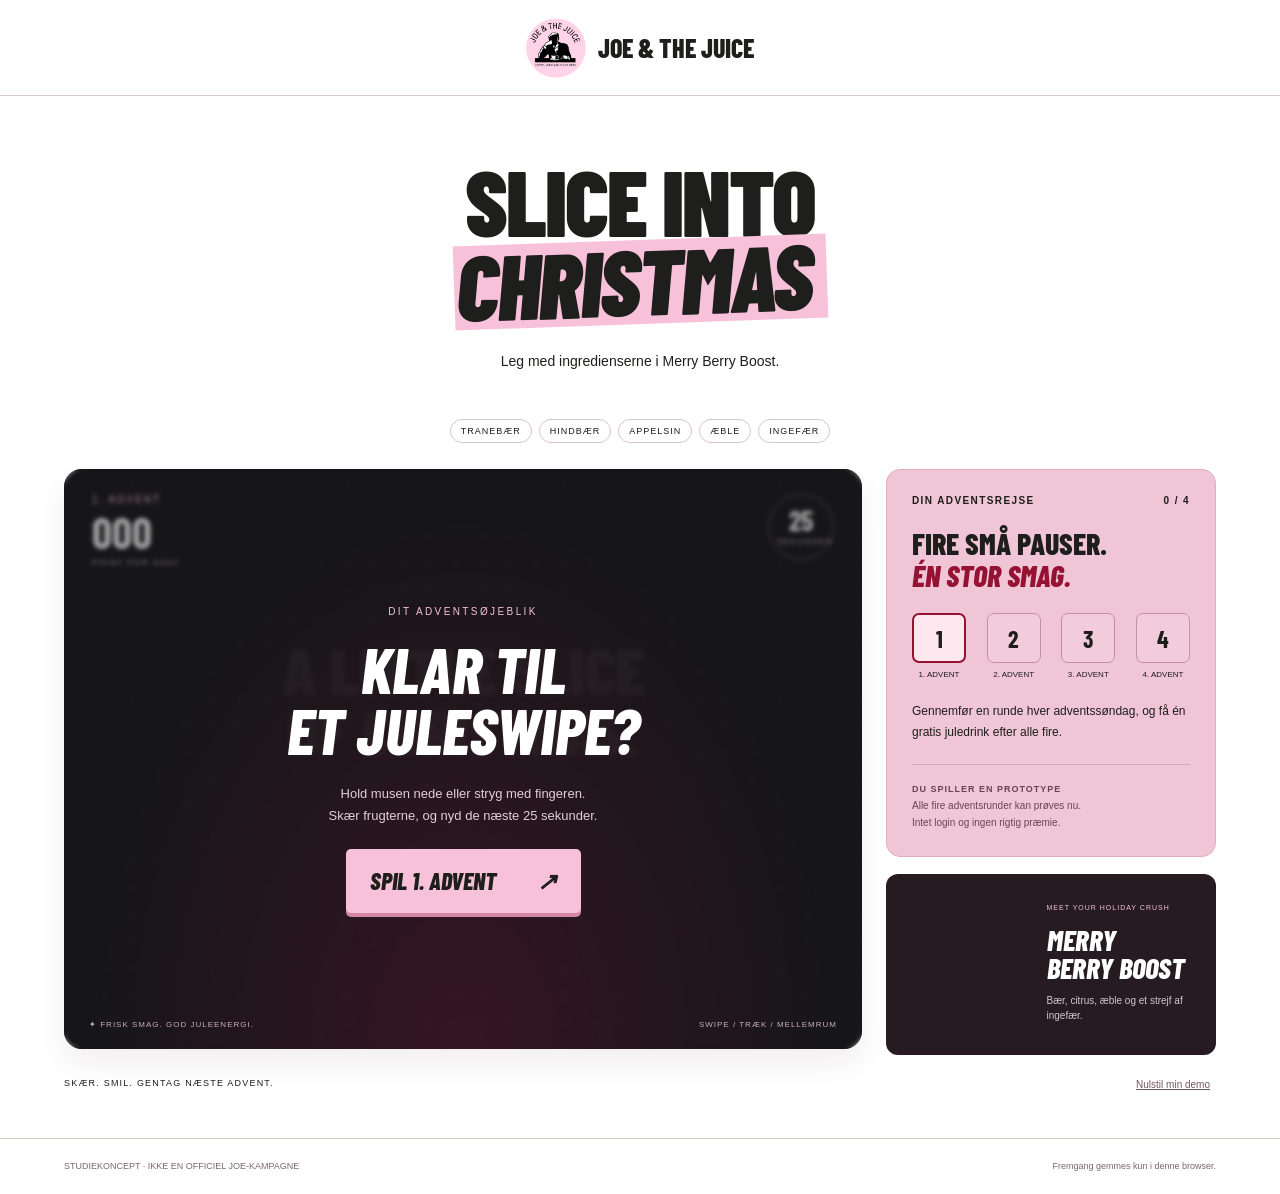
==== index.html @ c0939c58 "design rettelser" ====
<!DOCTYPE html>
<html lang="da">
<head>
  <meta charset="UTF-8">

  <meta
    name="viewport"
    content="width=device-width, initial-scale=1"
  >

  <meta name="theme-color" content="#edb3c9">

  <title>Slice into Christmas</title>

  <link rel="stylesheet" href="CSS/style.css">
</head>

<body>
  <header>
    <a href="./" class="brand"> 
      <img src="img/logojoe.png" alt="logo">
      JOE & THE JUICE
      
    </a>

  </header>

  <main>
    <section class="intro">
      <h1>
        SLICE INTO<br>
        <em>CHRISTMAS</em>
      </h1>
   

      <p>
        Leg med ingredienserne i Merry Berry Boost.
      </p>

      <div class="ingredients">
        <span>TRANEBÆR</span>
        <span>HINDBÆR</span>
        <span>APPELSIN</span>
        <span>ÆBLE</span>
        <span>INGEFÆR</span>
      </div>
    </section>

    <div class="layout">
      <!-- Selve spillet -->
      <section class="arena" aria-label="Frugtskæringsspil">
        <div class="hud">
          <div>
            <span class="label" id="roundLabel">
              1. ADVENT
            </span>

            <strong id="score">000</strong>
            <small>POINT FOR SJOV</small>
          </div>

          <div class="timer">
            <span id="time">25</span>
            <small>SEKUNDER</small>
          </div>

          <button
            id="pause"
            hidden
            aria-label="Sæt spillet på pause"
          >
            Ⅱ
          </button>
        </div>

        <div class="arena-title">
          A LITTLE SLICE<br>
          OF <em>CHRISTMAS.</em>
        </div>

        <canvas
          id="game"
          tabindex="0"
          aria-label="Skær frugter ved at trække fingeren eller musen. Med tastatur: tryk mellemrum for at skære en frugt."
        ></canvas>

        <!-- COUNTDOWN -->
<div id="countdown" hidden>
  <span id="countdownNumber">3</span>
</div>

        <!-- Start-, pause- og resultatskærm -->
        <div class="overlay" id="overlay">
          <div class="tag" id="overlayTag">
            DIT ADVENTSØJEBLIK
          </div>

          <h2 id="overlayTitle">
            KLAR TIL<br>
            ET JULESWIPE?
          </h2>

          <p id="overlayText">
            Hold musen nede eller stryg med fingeren.<br>
            Skær frugterne, og nyd de næste 25 sekunder.
          </p>

          <button class="primary" id="start">
            SPIL 1. ADVENT
            <span>↗</span>
          </button>


        <div class="game-footer">
          <span>✦ FRISK SMAG. GOD JULEENERGI.</span>
          <span>SWIPE / TRÆK / MELLEMRUM</span>
        </div>
      </section>

      <!-- Adventsfremgang -->
      <aside>
        <div class="progress-card">
          <div class="card-top">
            <span>DIN ADVENTSREJSE</span>
            <span id="count">0 / 4</span>
          </div>

          <h2>
            FIRE SMÅ PAUSER.<br>
            <em>ÉN STOR SMAG.</em>
          </h2>

          <div id="days" class="days"></div>

          <p id="progressText">
            Gennemfør en runde hver adventssøndag,
            og få én gratis juledrink efter alle fire.
          </p>

          <button
            class="voucher-btn"
            id="voucher"
            hidden
          >
            SE DIN DEMOVOUCHER ↗
          </button>

          <div class="demo-note">
            <b>DU SPILLER EN PROTOTYPE</b><br>
            Alle fire adventsrunder kan prøves nu.<br>
            Intet login og ingen rigtig præmie.
          </div>
        </div>

        <div class="product">
          <div class="product-art"></div>

          <div class="product-copy">
            <span>MEET YOUR HOLIDAY CRUSH</span>

            <h3>
              MERRY<br>
              BERRY BOOST
            </h3>

            <p>
              Bær, citrus, æble og et strejf af ingefær.
            </p>
          </div>
        </div>
      </aside>
    </div>

    <div class="bottom">
      <span>SKÆR. SMIL. GENTAG NÆSTE ADVENT.</span>

      <button id="reset">
        Nulstil min demo
      </button>
    </div>
  </main>

  <footer>
    <span>
      STUDIEKONCEPT · IKKE EN OFFICIEL JOE-KAMPAGNE
    </span>

    <span>
      Fremgang gemmes kun i denne browser.
    </span>
  </footer>

  <!-- Dialog til regler, voucher og nulstilling -->
  <dialog id="modal">
    <button class="close" aria-label="Luk">
      ×
    </button>

    <div id="modalContent"></div>
  </dialog>

  <div
    class="sr"
    aria-live="polite"
    id="announce"
  ></div>

  <script src="JS/game.js"></script>
</body>
</html>
---- CSS/style.css ----
@import url("https://fonts.googleapis.com/css2?family=Barlow+Condensed:ital,wght@0,600;0,700;0,800;0,900;1,800;1,900&family=DM+Sans:wght@400;500;600;700&display=swap");

/* FARVER */

:root {
  --pink: #F7C1D9;
  --red: #941333;
  --ink: #1E1E1C;
  --cream: #ffffff;
}

/* GRUNDLÆGGENDE STYLING */

* {
  box-sizing: border-box;
}

body {
  margin: 0;
  background: var(--cream);
  color: var(--ink);
  font-family: "Roboto flex", Arial, sans-serif;
}

button,
a {
  -webkit-tap-highlight-color: transparent;
}

button {
  cursor: pointer;
  font: inherit;
}

button:focus-visible,
a:focus-visible,
canvas:focus-visible {
  outline: 3px solid #c52b67;
  outline-offset: 5px;
}

[hidden] {
  display: none !important;
}

/* HEADER */

header {
  height: 96px;
  padding: 0 5%;
  border-bottom: 1px solid #d9cac9;
  display: flex;
  align-items: center;
  justify-content: space-between;
  gap: 20px;
}

.brand {
  font: 800 26px "Barlow Condensed", Impact, sans-serif;
  color: inherit;
  text-decoration: none;
}

.brand span {
  display: block;
  font: 10px "DM Sans", sans-serif;
  letter-spacing: 4px;
  margin-top: 5px;
}

.edition {
  font-size: 10px;
  letter-spacing: 2px;
}

.edition i {
  font-size: 22px;
  margin: 0 18px;
  color: var(--red);
}

.small {
  border: 1px solid #c7b7b8;
  padding: 12px 17px;
  background: transparent;
  border-radius: 30px;
  font-size: 12px;
}

/* INTRO */

main {
  max-width: 1400px;
  margin: auto;
  padding: 40px 5% 24px;
}

.intro {
  position: relative;
}

.eyebrow {
  font-size: 10px;
  letter-spacing: 2.4px;
  font-weight: 700;
  display: flex;
  align-items: center;
  gap: 10px;
}

.eyebrow span {
  background: var(--red);
  width: 7px;
  height: 7px;
  border-radius: 50%;
}

h1 {
  font: 900 clamp(58px, 7.2vw, 108px) / 0.86
    "Barlow Condensed", Impact, sans-serif;

  letter-spacing: -2px;
  margin: 24px 0 26px;
  position: relative;
  width: max-content;
}

h1 em {
  background: var(--pink);
  font-style: italic;
  padding: 0 16px 5px 2px;
  display: inline-block;
  transform: rotate(-2deg);
}

.spark {
  position: absolute;
  font-size: 58px;
  color: var(--red);
  right: -87px;
  top: 26px;
}

.intro > p {
  position: absolute;
  right: 0;
  top: 42px;
  line-height: 1.7;
  font-size: 14px;
}

.ingredients {
  display: flex;
  gap: 7px;
  flex-wrap: wrap;
  margin: 26px 0;
}

.ingredients span {
  font-size: 9px;
  letter-spacing: 1px;
  border: 1px solid #d9c4c9;
  border-radius: 20px;
  padding: 6px 10px;
}

/* SIDENS LAYOUT */

.layout {
  display: grid;
  grid-template-columns: minmax(0, 1fr) 330px;
  gap: 24px;
}

/* SPILOMRÅDE */

.arena {
  height: 580px;
  position: relative;

  background:
    radial-gradient(
      ellipse at 50% 100%,
      #4b1529,
      transparent 65%
    ),
    #171719;

  border-radius: 18px;
  overflow: hidden;
  color: var(--cream);
  box-shadow: 0 14px 30px #34122212;
}

.arena::before {
  content: "";
  position: absolute;
  inset: 0;

  background-image:
    radial-gradient(#ffffff15 1px, transparent 1px);

  background-size: 27px 27px;
  pointer-events: none;
}

.hud {
  position: absolute;
  top: 25px;
  left: 28px;
  right: 28px;

  display: flex;
  align-items: flex-start;
  justify-content: space-between;

  z-index: 2;
  pointer-events: none;
}

.label {
  display: block;
  font-size: 10px;
  letter-spacing: 2px;
  color: var(--pink);
}

.hud strong {
  font: 700 44px "Barlow Condensed", Impact, sans-serif;
  display: block;
}

.hud small {
  font-size: 8px;
  letter-spacing: 1.5px;
  color: #c9b8c0;
  display: block;
}

.timer {
  text-align: center;
  border: 1px solid #63505b;
  border-radius: 50%;
  width: 66px;
  height: 66px;
  padding: 8px;
}

.timer span {
  font: 700 28px "Barlow Condensed", Impact, sans-serif;
}

#pause {
  pointer-events: auto;
  background: transparent;
  border: 1px solid #73606a;
  border-radius: 50%;
  color: white;
  width: 38px;
  height: 38px;
  position: absolute;
  right: 80px;
}

.arena-title {
  position: absolute;
  top: 170px;
  width: 100%;
  text-align: center;

  font: 900 65px / 0.94
    "Barlow Condensed", Impact, sans-serif;

  opacity: 0.055;
  pointer-events: none;
}

.arena-title em {
  color: var(--pink);
}

canvas {
  display: block;
  width: 100%;
  height: 100%;
  touch-action: none;
  position: absolute;
  inset: 0;
}

/* STARTSKÆRM OG RESULTAT */

.overlay {
  position: absolute;
  inset: 0;
  display: flex;
  align-items: center;
  justify-content: center;
  flex-direction: column;
  text-align: center;
  background: #17171966;
  padding: 30px;
  z-index: 3;
  backdrop-filter: blur(2px);
}

.tag {
  color: var(--pink);
  font-size: 10px;
  letter-spacing: 2.4px;
}

.overlay h2 {
  font: italic 800 64px / 0.95
    "Barlow Condensed", Impact, sans-serif;

  margin: 22px 0;
  color: var(--cream);
}

.overlay p {
  font-size: 13px;
  line-height: 1.7;
  color: #e4ced7;
  margin: 0 0 22px;
}

.primary {
  background: var(--pink);
  border: 0;
  border-radius: 5px;
  color: var(--ink);
  padding: 17px 24px;
  min-width: 235px;
  text-align: left;

  font: italic 800 24px
    "Barlow Condensed", Impact, sans-serif;

  box-shadow: 0 4px 0 #d387a3;
}

.primary span {
  float: right;
  margin-left: 24px;
}

.primary:hover {
  background: #ffcee1;
  transform: translateY(-1px);
}

.overlay .fine {
  font-size: 10px;
  margin: 19px 0 0;
  color: #c6abb7;
}

.game-footer {
  position: absolute;
  bottom: 20px;
  left: 25px;
  right: 25px;
  display: flex;
  justify-content: space-between;
  gap: 12px;
  font-size: 8px;
  letter-spacing: 1px;
  color: #c9aebc;
  pointer-events: none;
}

/* ADVENTSOVERSIGT */

aside {
  display: flex;
  flex-direction: column;
  gap: 17px;
}

.progress-card {
  background: #f0c5d5;
  border: 1px solid #e3adbf;
  padding: 25px;
  border-radius: 14px;
}

.card-top {
  display: flex;
  justify-content: space-between;
  font-size: 10px;
  letter-spacing: 1.4px;
  font-weight: 700;
}

.progress-card h2 {
  font: 800 30px / 1.05
    "Barlow Condensed", Impact, sans-serif;

  margin: 22px 0;
}

.progress-card h2 em {
  color: var(--red);
}

.days {
  display: flex;
  justify-content: space-between;
  gap: 7px;
}

.day {
  width: 54px;
  text-align: center;
}

.day b {
  display: flex;
  height: 50px;
  align-items: center;
  justify-content: center;
  border: 1px solid #c391a2;
  border-radius: 7px;

  font: 700 24px
    "Barlow Condensed", Impact, sans-serif;

  background: #ffffff20;
}

.day.done b {
  background: var(--red);
  color: white;
  border-color: var(--red);
}

.day.current b {
  border: 2px solid var(--red);
  background: #ffe7f0;
}

.day small {
  font-size: 8px;
  display: block;
  margin-top: 7px;
}

.progress-card p {
  font-size: 12px;
  line-height: 1.7;
  margin: 22px 0;
}

.demo-note {
  border-top: 1px solid #d5a6b7;
  padding-top: 15px;
  font-size: 10px;
  line-height: 1.7;
  color: #674653;
}

.demo-note b {
  font-size: 9px;
  letter-spacing: 1px;
}

.voucher-btn {
  background: var(--red);
  color: white;
  border: 0;
  padding: 13px;
  width: 100%;
  margin-bottom: 15px;
  font-size: 12px;
  font-weight: 700;
}

/* PRODUKTKORT */

.product {
  border-radius: 12px;
  overflow: hidden;
  display: flex;
  min-height: 170px;
  background: #251b20;
  color: white;
}

.product-art {
  width: 45%;
  background:
    url("assets/campaign.png")
    center top / 100% auto no-repeat;
}

.product-copy {
  padding: 22px 12px;
  width: 55%;
}

.product-copy span {
  font-size: 7px;
  letter-spacing: 1px;
  color: var(--pink);
}

h3 {
  font: italic 800 29px / 0.95
    "Barlow Condensed", Impact, sans-serif;

  margin: 12px 0;
}

.product-copy p {
  font-size: 10px;
  line-height: 1.5;
  color: #d8c3cd;
}

/* FOOTER */

.bottom {
  display: flex;
  justify-content: space-between;
  margin: 23px 0;
  font-size: 9px;
  letter-spacing: 1.2px;
}

.bottom button {
  border: 0;
  background: none;
  text-decoration: underline;
  font-size: 10px;
  color: #705660;
}

footer {
  border-top: 1px solid #d9cac9;
  display: flex;
  justify-content: space-between;
  padding: 22px 5%;
  font-size: 9px;
  color: #78676c;
  gap: 12px;
}

/* DIALOG */

dialog {
  background: var(--cream);
  border: 0;
  border-radius: 14px;
  width: min(480px, 90vw);
  padding: 40px;
  color: var(--ink);
  box-shadow: 0 20px 100px #0005;
}

dialog::backdrop {
  background: #180813bb;
  backdrop-filter: blur(6px);
}

dialog h2 {
  font: italic 800 42px / 1
    "Barlow Condensed", Impact, sans-serif;
}

dialog p,
dialog li {
  font-size: 14px;
  line-height: 1.7;
}

dialog .close {
  position: absolute;
  right: 15px;
  top: 10px;
  background: none;
  border: 0;
  font-size: 28px;
}

.ticket {
  background: var(--pink);
  padding: 24px;
  border: 2px dashed var(--red);
  text-align: center;
}

.ticket strong {
  font: italic 800 36px
    "Barlow Condensed", Impact, sans-serif;

  display: block;
}

.sr {
  position: absolute;
  width: 1px;
  height: 1px;
  overflow: hidden;
  clip-path: inset(50%);
}

/* TABLET */

@media (max-width: 900px) {
  .intro > p {
    position: static;
  }

  .edition {
    display: none;
  }

  .layout {
    grid-template-columns: 1fr 290px;
  }

  .arena {
    height: 540px;
  }

  .overlay h2 {
    font-size: 48px;
  }

  .progress-card {
    padding: 20px;
  }

  .spark {
    font-size: 40px;
    right: -55px;
  }
}

/* MOBIL */

@media (max-width: 700px) {
  header {
    height: 78px;
  }

  .brand {
    font-size: 22px;
  }

  .small {
    font-size: 10px;
    padding: 10px;
  }

  .layout {
    grid-template-columns: 1fr;
  }

  .intro > p {
    font-size: 13px;
  }

  .spark {
    display: none;
  }

  main {
    padding-top: 28px;
  }

  h1 {
    max-width: 100%;
    font-size: clamp(56px, 13vw, 80px);
  }

  .arena {
    height: 500px;
  }

  .overlay h2 {
    font-size: 58px;
  }

  .game-footer {
    font-size: 7px;
  }

  .product {
    display: none;
  }

  aside {
    order: 2;
  }

  .progress-card h2 {
    font-size: 30px;
  }

  .day {
    width: 22%;
  }

  .bottom {
    letter-spacing: 0;
    font-size: 8px;
  }

  footer {
    flex-direction: column;
  }
}


/* ====================================
   RESPONSIVE DESIGN – MOBIL
   ==================================== */

@media screen and (max-width: 700px) {

  /* GENERELT */

  html,
  body {
    width: 100%;
    max-width: 100%;
    overflow-x: hidden;
  }

  body {
    font-size: 14px;
  }

  main {
    width: 100%;
    max-width: 100%;
    padding: 25px 16px;
  }

  /* HEADER */

  header {
    height: auto;
    min-height: 75px;
    padding: 15px 16px;
    gap: 12px;
  }

  .brand {
    font-size: 22px;
    line-height: 1;
  }

  .brand span {
    font-size: 8px;
    letter-spacing: 2px;
    margin-top: 6px;
  }

  .edition {
    display: none;
  }

  .small {
    font-size: 11px;
    padding: 10px 12px;
    white-space: nowrap;
  }

  /* INTRO */

  .intro {
    width: 100%;
    margin-bottom: 25px;
  }

  .eyebrow {
    font-size: 9px;
    letter-spacing: 1.5px;
  }

  h1 {
    font-size: clamp(46px, 12vw, 76px);
    line-height: 0.9;
    letter-spacing: -1px;
    width: 100%;
    max-width: 100%;
    margin: 22px 0;
  }

  h1 em {
    padding: 0 8px 4px 0;
    max-width: 100%;
  }

  .spark {
    display: none;
  }

  .intro > p {
    position: static;
    font-size: 13px;
    line-height: 1.6;
    margin: 15px 0 20px;
  }

  /* INGREDIENSER */

  .ingredients {
    display: flex;
    flex-wrap: wrap;
    gap: 7px;
    margin: 20px 0;
  }

  .ingredients span {
    font-size: 8px;
    padding: 7px 10px;
    letter-spacing: 0.5px;
  }

  /* LAYOUT */

  .layout {
    display: grid;
    grid-template-columns: minmax(0, 1fr);
    gap: 20px;
    width: 100%;
  }

  /* SPILOMRÅDE */

  .arena {
    width: 100%;
    height: min(580px, 68dvh);
    min-height: 390px;
    border-radius: 14px;
    overflow: hidden;
    position: relative;
  }

  canvas {
    width: 100%;
    height: 100%;
    display: block;
    touch-action: none;
  }

  /* POINT OG TIMER */

  .hud {
    top: 18px;
    left: 16px;
    right: 16px;
  }

  .label {
    font-size: 9px;
    letter-spacing: 1px;
  }

  .hud strong {
    font-size: 38px;
  }

  .hud small {
    font-size: 8px;
    letter-spacing: 0.7px;
  }

  .timer {
    width: 58px;
    height: 58px;
    padding: 7px;
  }

  .timer span {
    font-size: 25px;
  }

  #pause {
    right: 70px;
    width: 36px;
    height: 36px;
  }

  /* BAGGRUNDSTEKST */

  .arena-title {
    top: 35%;
    font-size: clamp(38px, 10vw, 60px);
    padding: 0 10px;
  }

  /* STARTSKÆRM */

  .overlay {
    padding: 20px;
  }

  .tag {
    font-size: 9px;
    letter-spacing: 1.5px;
  }

  .overlay h2 {
    font-size: clamp(38px, 10vw, 55px);
    line-height: 0.95;
    margin: 20px 0;
  }

  .overlay p {
    font-size: 12px;
    line-height: 1.6;
    max-width: 290px;
  }

  .primary {
    min-width: 0;
    width: min(100%, 260px);
    padding: 15px 18px;
    font-size: 22px;
  }

  .overlay .fine {
    font-size: 9px;
    margin-top: 18px;
  }

  /* SPILLETS FOOTER */

  .game-footer {
    left: 15px;
    right: 15px;
    bottom: 15px;
    font-size: 7px;
    gap: 8px;
    flex-wrap: wrap;
  }

  /* ADVENTSKALENDER */

  aside {
    display: flex;
    flex-direction: column;
    gap: 16px;
  }

  .progress-card {
    width: 100%;
    padding: 22px 18px;
    border-radius: 14px;
  }

  .card-top {
    font-size: 10px;
  }

  .progress-card h2 {
    font-size: 34px;
    margin: 22px 0;
  }

  .days {
    display: grid;
    grid-template-columns: repeat(4, minmax(0, 1fr));
    gap: 8px;
  }

  .day {
    width: 100%;
    min-width: 0;
  }

  .day b {
    height: 55px;
    font-size: 26px;
  }

  .day small {
    font-size: 8px;
    line-height: 1.3;
    margin-top: 7px;
  }

  .progress-card p {
    font-size: 12px;
    line-height: 1.6;
  }

  .voucher-btn {
    padding: 15px;
    font-size: 13px;
    border-radius: 5px;
  }

  .demo-note {
    font-size: 10px;
    line-height: 1.7;
  }

  /* PRODUKTKORT */

  .product {
    display: flex;
    width: 100%;
    min-height: 180px;
    border-radius: 12px;
  }

  .product-art {
    width: 43%;
    background-position: center;
    background-size: cover;
  }

  .product-copy {
    width: 57%;
    padding: 20px 12px;
  }

  .product-copy h3 {
    font-size: 28px;
  }

  .product-copy p {
    font-size: 10px;
  }

  /* NULSTIL */

  .bottom {
    display: flex;
    flex-direction: column;
    align-items: flex-start;
    gap: 12px;
    margin: 25px 0;
    font-size: 10px;
    line-height: 1.5;
  }

  .bottom button {
    padding: 8px 0;
    font-size: 11px;
  }

  /* FOOTER */

  footer {
    padding: 20px 16px;
    flex-direction: column;
    gap: 10px;
    font-size: 9px;
    line-height: 1.5;
  }

  /* DIALOG */

  dialog {
    width: calc(100% - 32px);
    max-width: 480px;
    max-height: 85dvh;
    overflow-y: auto;
    padding: 28px 20px;
  }

  dialog h2 {
    font-size: 36px;
  }

  dialog p,
  dialog li {
    font-size: 13px;
  }

  .ticket {
    padding: 20px 12px;
  }

  .ticket strong {
    font-size: 29px;
  }
}

/* ====================================
   SMÅ MOBILER – 375 PX OG DERUNDER
   ==================================== */

@media screen and (max-width: 375px) {

  main {
    padding-left: 12px;
    padding-right: 12px;
  }

  h1 {
    font-size: 46px;
  }

  .brand {
    font-size: 19px;
  }

  .small {
    font-size: 10px;
    padding: 9px;
  }

  .arena {
    min-height: 375px;
    height: 65dvh;
  }

  .overlay h2 {
    font-size: 38px;
  }

  .overlay p {
    font-size: 11px;
  }

  .primary {
    font-size: 20px;
    padding: 13px 15px;
  }

  .progress-card {
    padding: 18px 12px;
  }

  .progress-card h2 {
    font-size: 29px;
  }

  .day b {
    height: 46px;
    font-size: 23px;
  }

  .day small {
    font-size: 7px;
  }

  .product-copy h3 {
    font-size: 24px;
  }
}
/* JULE-COUNTDOWN */

.arena {
  position: relative;
}

#countdown {
  position: absolute;
  inset: 0;
  z-index: 20;

  display: flex;
  align-items: center;
  justify-content: center;

  background: rgba(30, 10, 20, 0.65);
  pointer-events: none;
}

#countdown[hidden] {
  display: none;
}

/* JULE-COUNTDOWN */

.arena {
  position: relative;
}

#countdown {
  position: absolute;
  inset: 0;
  z-index: 20;

  display: flex;
  align-items: center;
  justify-content: center;

  background: rgba(30, 10, 20, 0.65);
  pointer-events: none;
}

#countdown[hidden] {
  display: none;
}

#countdownNumber {
  font-family: Impact, "Arial Black", sans-serif;
  font-size: clamp(110px, 20vw, 200px);
  font-weight: 900;
  font-style: italic;
  letter-spacing: -5px;

  -webkit-text-stroke: 2px #f6b8d5;
  text-shadow: 5px 7px 0 #9e486b;

  transform: skew(-8deg);
  animation: countdownPop 0.8s ease-out;
}

@keyframes countdownPop {
  0% {
    transform: skew(-8deg) scale(1.6);
    opacity: 0;
  }

  30% {
    transform: skew(-8deg) scale(1);
    opacity: 1;
  }

  100% {
    transform: skew(-8deg) scale(0.9);
    opacity: 1;
  }
  
}


/* CENTRERET LOGO UDEN BAGGRUND */

header {
  position: relative;
  background: #ffffff;
}

header .brand {
  position: absolute;
  left: 50%;
  transform: translateX(-50%);

  display: flex;
  align-items: center;
  justify-content: center;
  gap: 12px;

  background: transparent;
  text-decoration: none;
  white-space: nowrap;
}

header .brand img {
  width: 60px;
  height: 60px;
  object-fit: contain;
  background: transparent;
}

.brand-text {
  background: transparent;
  color: #1E1E1C;
  font: 800 26px "Barlow Condensed", Impact, sans-serif;
}

.brand-text span {
  display: block;
  font: 10px "DM Sans", sans-serif;
  letter-spacing: 3px;
  margin-top: 6px;
}

@media (max-width: 700px) {
  header .brand img {
    width: 42px;
    height: 42px;
  }

  .brand-text {
    font-size: 21px;
  }
}



/* CENTRER SLICE INTO CHRISTMAS */

.intro {
  display: flex;
  flex-direction: column;
  align-items: center;
  text-align: center;
  width: 100%;
}

.intro h1 {
  width: fit-content;
  max-width: 100%;
  margin: 25px auto;
  text-align: center;
}

.intro > p {
  position: static;
  margin: 0 auto 20px;
  text-align: center;
}

.intro .ingredients {
  justify-content: center;
}

/* MOBIL */

@media (max-width: 700px) {
  .intro h1 {
    font-size: clamp(42px, 11vw, 76px);
    line-height: 0.9;
  }
}
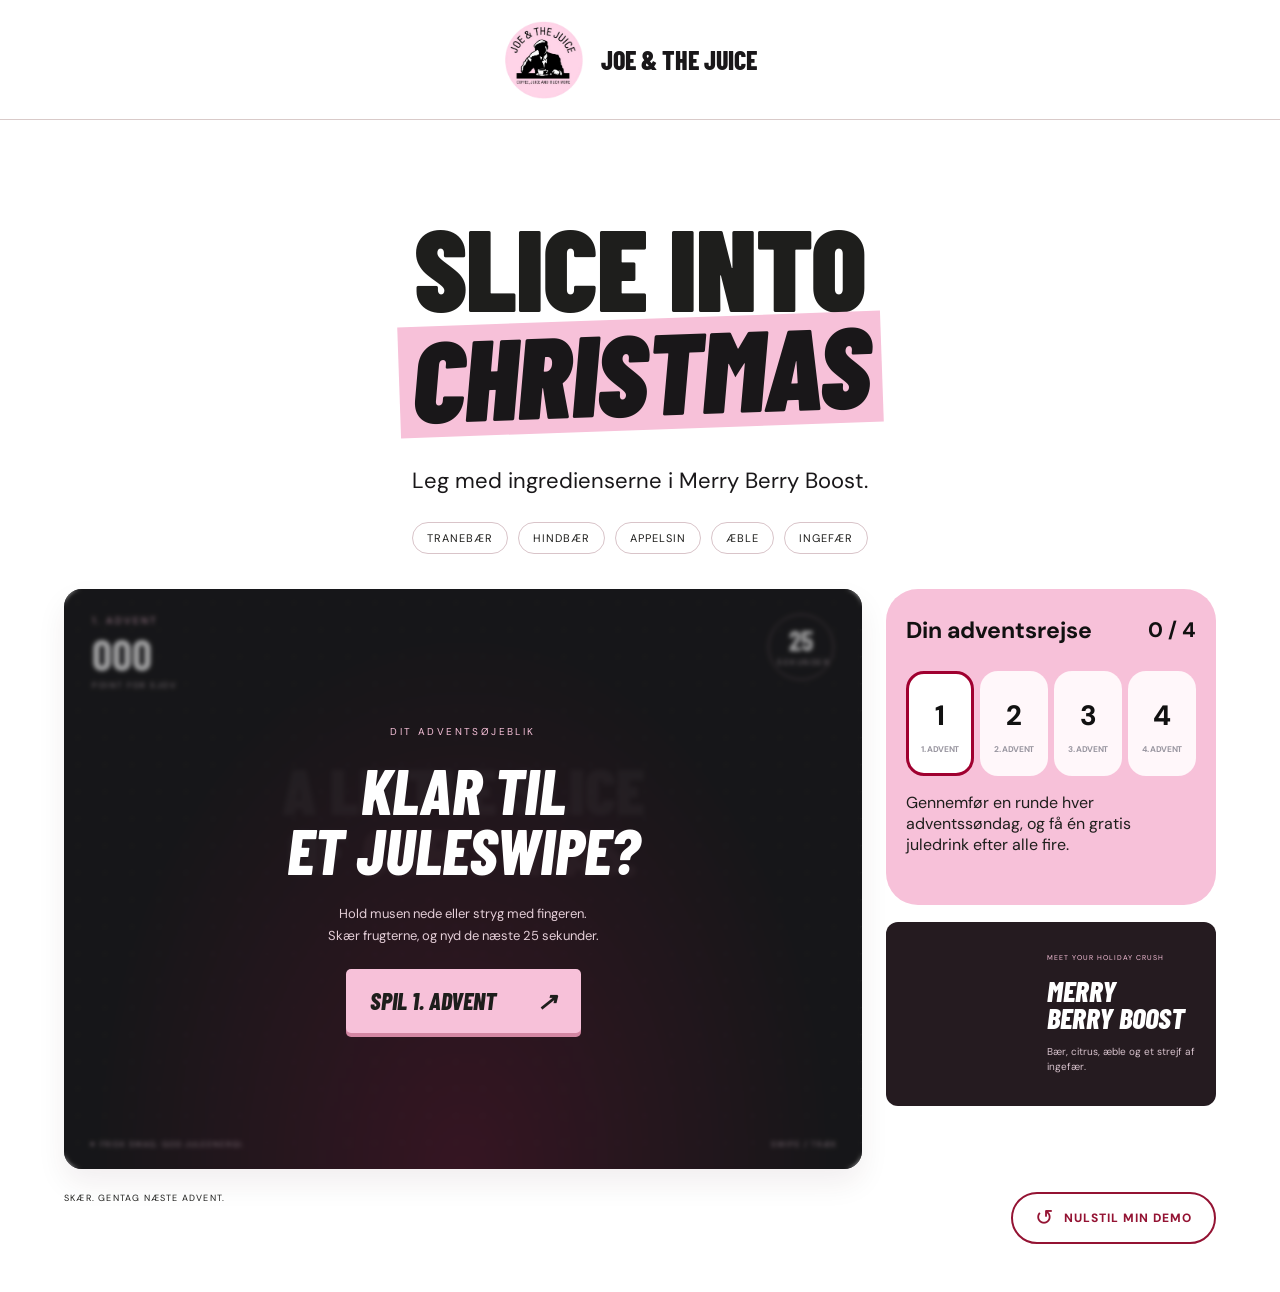
==== commit b3ebd461: "style ændringer" ====
--- a/index.html
+++ b/index.html
@@ -1,13 +1,9 @@
+
 <!DOCTYPE html>
 <html lang="da">
 <head>
   <meta charset="UTF-8">
-
-  <meta
-    name="viewport"
-    content="width=device-width, initial-scale=1"
-  >
-
+  <meta name="viewport" content="width=device-width, initial-scale=1">
   <meta name="theme-color" content="#edb3c9">
 
   <title>Slice into Christmas</title>
@@ -16,22 +12,24 @@
 </head>
 
 <body>
+
   <header>
-    <a href="./" class="brand"> 
-      <img src="img/logojoe.png" alt="logo">
+    <a href="./" class="brand"> <img src="img/logojoe.png" alt="logo">
       JOE & THE JUICE
-      
+      <span></span>
     </a>
 
   </header>
 
   <main>
+
     <section class="intro">
+     
       <h1>
         SLICE INTO<br>
         <em>CHRISTMAS</em>
+        <span class="spark">✳</span>
       </h1>
-   
 
       <p>
         Leg med ingredienserne i Merry Berry Boost.
@@ -47,8 +45,10 @@
     </section>
 
     <div class="layout">
-      <!-- Selve spillet -->
+
+      <!-- SPILLET -->
       <section class="arena" aria-label="Frugtskæringsspil">
+
         <div class="hud">
           <div>
             <span class="label" id="roundLabel">
@@ -85,12 +85,13 @@
         ></canvas>
 
         <!-- COUNTDOWN -->
-<div id="countdown" hidden>
-  <span id="countdownNumber">3</span>
-</div>
-
-        <!-- Start-, pause- og resultatskærm -->
+        <div id="countdown" hidden>
+          <span id="countdownNumber">3</span>
+        </div>
+
+        <!-- START, PAUSE OG RESULTAT -->
         <div class="overlay" id="overlay">
+
           <div class="tag" id="overlayTag">
             DIT ADVENTSØJEBLIK
           </div>
@@ -110,48 +111,56 @@
             <span>↗</span>
           </button>
 
+         
+
+        </div>
 
         <div class="game-footer">
           <span>✦ FRISK SMAG. GOD JULEENERGI.</span>
-          <span>SWIPE / TRÆK / MELLEMRUM</span>
-        </div>
+          <span>SWIPE / TRÆK </span>
+        </div>
+
       </section>
 
-      <!-- Adventsfremgang -->
+      <!-- ADVENTSREJSE -->
       <aside>
-        <div class="progress-card">
-          <div class="card-top">
-            <span>DIN ADVENTSREJSE</span>
-            <span id="count">0 / 4</span>
-          </div>
-
-          <h2>
-            FIRE SMÅ PAUSER.<br>
-            <em>ÉN STOR SMAG.</em>
-          </h2>
-
-          <div id="days" class="days"></div>
-
-          <p id="progressText">
-            Gennemfør en runde hver adventssøndag,
-            og få én gratis juledrink efter alle fire.
-          </p>
-
-          <button
-            class="voucher-btn"
-            id="voucher"
-            hidden
-          >
-            SE DIN DEMOVOUCHER ↗
-          </button>
-
-          <div class="demo-note">
-            <b>DU SPILLER EN PROTOTYPE</b><br>
-            Alle fire adventsrunder kan prøves nu.<br>
-            Intet login og ingen rigtig præmie.
-          </div>
-        </div>
-
+
+      
+<!-- DIN ADVENTSREJSE -->
+
+<div class="progress-card">
+
+  <!-- OVERSKRIFT OG FREMGANG -->
+  <div class="card-top">
+    <h2>Din adventsrejse</h2>
+    <span id="count">0/4</span>
+  </div>
+
+  <!-- DE FIRE ADVENTSLÅGER -->
+  <!-- JavaScript opretter automatisk lågerne -->
+  <div id="days" class="days"></div>
+
+  <!-- BESKRIVELSE -->
+  <p id="progressText" class="progress-description">
+    Spil med hver advent og vind præmier.
+    Gennemfør alle 4 søndage og vind vores
+    Merry Berry Boost.
+  </p>
+
+  <!-- VOUCHER -->
+  <button
+    type="button"
+    class="voucher-btn"
+    id="voucher"
+    hidden
+  >
+    SE DIN DEMOVOUCHER ↗
+  </button>
+
+</div>
+
+
+        <!-- PRODUKTKORT -->
         <div class="product">
           <div class="product-art"></div>
 
@@ -168,29 +177,25 @@
             </p>
           </div>
         </div>
+
       </aside>
     </div>
 
     <div class="bottom">
-      <span>SKÆR. SMIL. GENTAG NÆSTE ADVENT.</span>
-
-      <button id="reset">
-        Nulstil min demo
-      </button>
+      <span>SKÆR. GENTAG NÆSTE ADVENT.</span>
+
+      
+<button id="reset" class="reset-btn" type="button">
+  <span class="reset-icon" aria-hidden="true">↺</span>
+  NULSTIL MIN DEMO
+</button>
+
     </div>
+
   </main>
 
-  <footer>
-    <span>
-      STUDIEKONCEPT · IKKE EN OFFICIEL JOE-KAMPAGNE
-    </span>
-
-    <span>
-      Fremgang gemmes kun i denne browser.
-    </span>
-  </footer>
-
-  <!-- Dialog til regler, voucher og nulstilling -->
+
+  <!-- DIALOG -->
   <dialog id="modal">
     <button class="close" aria-label="Luk">
       ×
@@ -206,5 +211,6 @@
   ></div>
 
   <script src="JS/game.js"></script>
+
 </body>
-</html>+</html>
--- a/CSS/style.css
+++ b/CSS/style.css
@@ -1,6 +1,9 @@
+
 @import url("https://fonts.googleapis.com/css2?family=Barlow+Condensed:ital,wght@0,600;0,700;0,800;0,900;1,800;1,900&family=DM+Sans:wght@400;500;600;700&display=swap");
 
-/* FARVER */
+/* =========================================
+   FARVER
+========================================= */
 
 :root {
   --pink: #F7C1D9;
@@ -9,7 +12,9 @@
   --cream: #ffffff;
 }
 
-/* GRUNDLÆGGENDE STYLING */
+/* =========================================
+   GRUNDLÆGGENDE STYLING
+========================================= */
 
 * {
   box-sizing: border-box;
@@ -19,7 +24,7 @@
   margin: 0;
   background: var(--cream);
   color: var(--ink);
-  font-family: "Roboto flex", Arial, sans-serif;
+  font-family: "DM Sans", Arial, sans-serif;
 }
 
 button,
@@ -43,12 +48,15 @@
   display: none !important;
 }
 
-/* HEADER */
+/* =========================================
+   HEADER
+========================================= */
 
 header {
   height: 96px;
   padding: 0 5%;
   border-bottom: 1px solid #d9cac9;
+
   display: flex;
   align-items: center;
   justify-content: space-between;
@@ -56,7 +64,9 @@
 }
 
 .brand {
-  font: 800 26px "Barlow Condensed", Impact, sans-serif;
+  font: 800 26px "Barlow Condensed",
+    Impact, sans-serif;
+
   color: inherit;
   text-decoration: none;
 }
@@ -87,7 +97,9 @@
   font-size: 12px;
 }
 
-/* INTRO */
+/* =========================================
+   MAIN
+========================================= */
 
 main {
   max-width: 1400px;
@@ -95,6 +107,10 @@
   padding: 40px 5% 24px;
 }
 
+/* =========================================
+   INTRODUKTION
+========================================= */
+
 .intro {
   position: relative;
 }
@@ -103,6 +119,7 @@
   font-size: 10px;
   letter-spacing: 2.4px;
   font-weight: 700;
+
   display: flex;
   align-items: center;
   gap: 10px;
@@ -115,12 +132,15 @@
   border-radius: 50%;
 }
 
+/* OVERSKRIFT */
+
 h1 {
   font: 900 clamp(58px, 7.2vw, 108px) / 0.86
     "Barlow Condensed", Impact, sans-serif;
 
   letter-spacing: -2px;
   margin: 24px 0 26px;
+
   position: relative;
   width: max-content;
 }
@@ -128,7 +148,9 @@
 h1 em {
   background: var(--pink);
   font-style: italic;
+
   padding: 0 16px 5px 2px;
+
   display: inline-block;
   transform: rotate(-2deg);
 }
@@ -145,9 +167,12 @@
   position: absolute;
   right: 0;
   top: 42px;
+
   line-height: 1.7;
   font-size: 14px;
 }
+
+/* INGREDIENSER */
 
 .ingredients {
   display: flex;
@@ -159,12 +184,16 @@
 .ingredients span {
   font-size: 9px;
   letter-spacing: 1px;
+
   border: 1px solid #d9c4c9;
   border-radius: 20px;
+
   padding: 6px 10px;
 }
 
-/* SIDENS LAYOUT */
+/* =========================================
+   SIDENS LAYOUT
+========================================= */
 
 .layout {
   display: grid;
@@ -172,11 +201,14 @@
   gap: 24px;
 }
 
-/* SPILOMRÅDE */
+/* =========================================
+   SPILOMRÅDE
+========================================= */
 
 .arena {
   height: 580px;
   position: relative;
+  min-width: 0;
 
   background:
     radial-gradient(
@@ -189,8 +221,11 @@
   border-radius: 18px;
   overflow: hidden;
   color: var(--cream);
+
   box-shadow: 0 14px 30px #34122212;
 }
+
+/* PRIKKET BAGGRUND */
 
 .arena::before {
   content: "";
@@ -198,11 +233,18 @@
   inset: 0;
 
   background-image:
-    radial-gradient(#ffffff15 1px, transparent 1px);
+    radial-gradient(
+      #ffffff15 1px,
+      transparent 1px
+    );
 
   background-size: 27px 27px;
   pointer-events: none;
 }
+
+/* =========================================
+   POINT OG TIMER
+========================================= */
 
 .hud {
   position: absolute;
@@ -226,7 +268,9 @@
 }
 
 .hud strong {
-  font: 700 44px "Barlow Condensed", Impact, sans-serif;
+  font: 700 44px "Barlow Condensed",
+    Impact, sans-serif;
+
   display: block;
 }
 
@@ -241,30 +285,42 @@
   text-align: center;
   border: 1px solid #63505b;
   border-radius: 50%;
+
   width: 66px;
   height: 66px;
   padding: 8px;
 }
 
 .timer span {
-  font: 700 28px "Barlow Condensed", Impact, sans-serif;
-}
+  font: 700 28px "Barlow Condensed",
+    Impact, sans-serif;
+}
+
+/* PAUSE */
 
 #pause {
   pointer-events: auto;
   background: transparent;
+
   border: 1px solid #73606a;
   border-radius: 50%;
+
   color: white;
   width: 38px;
   height: 38px;
+
   position: absolute;
   right: 80px;
 }
+
+/* =========================================
+   BAGGRUNDSTEKST I SPILLET
+========================================= */
 
 .arena-title {
   position: absolute;
   top: 170px;
+
   width: 100%;
   text-align: center;
 
@@ -278,28 +334,40 @@
 .arena-title em {
   color: var(--pink);
 }
+
+/* =========================================
+   CANVAS
+========================================= */
 
 canvas {
   display: block;
   width: 100%;
   height: 100%;
+
   touch-action: none;
+
   position: absolute;
   inset: 0;
 }
 
-/* STARTSKÆRM OG RESULTAT */
+/* =========================================
+   STARTSKÆRM OG RESULTAT
+========================================= */
 
 .overlay {
   position: absolute;
   inset: 0;
+
   display: flex;
   align-items: center;
   justify-content: center;
   flex-direction: column;
+
   text-align: center;
+
   background: #17171966;
   padding: 30px;
+
   z-index: 3;
   backdrop-filter: blur(2px);
 }
@@ -321,17 +389,22 @@
 .overlay p {
   font-size: 13px;
   line-height: 1.7;
+
   color: #e4ced7;
   margin: 0 0 22px;
 }
+
+/* STARTKNAP */
 
 .primary {
   background: var(--pink);
   border: 0;
   border-radius: 5px;
+
   color: var(--ink);
   padding: 17px 24px;
   min-width: 235px;
+
   text-align: left;
 
   font: italic 800 24px
@@ -355,140 +428,236 @@
   margin: 19px 0 0;
   color: #c6abb7;
 }
+
+/* =========================================
+   SPILLETS FOOTER
+========================================= */
 
 .game-footer {
   position: absolute;
   bottom: 20px;
   left: 25px;
   right: 25px;
+
   display: flex;
   justify-content: space-between;
   gap: 12px;
+
   font-size: 8px;
   letter-spacing: 1px;
   color: #c9aebc;
+
   pointer-events: none;
 }
 
-/* ADVENTSOVERSIGT */
+/* =========================================
+   DIN ADVENTSREJSE – NYT DESIGN
+========================================= */
 
 aside {
   display: flex;
   flex-direction: column;
   gap: 17px;
-}
+  min-width: 0;
+}
+
+/* LYSERØD BOKS */
 
 .progress-card {
-  background: #f0c5d5;
-  border: 1px solid #e3adbf;
-  padding: 25px;
-  border-radius: 14px;
-}
-
-.card-top {
-  display: flex;
+  background: #f7c1d9;
+  border: none;
+  border-radius: 32px;
+
+  padding: 28px 20px 34px;
+  min-height: 300px;
+}
+
+/* OVERSKRIFT */
+
+.progress-card .card-top {
+  display: flex;
+  align-items: center;
   justify-content: space-between;
-  font-size: 10px;
-  letter-spacing: 1.4px;
-  font-weight: 700;
-}
-
-.progress-card h2 {
-  font: 800 30px / 1.05
-    "Barlow Condensed", Impact, sans-serif;
-
-  margin: 22px 0;
-}
-
-.progress-card h2 em {
-  color: var(--red);
-}
-
-.days {
-  display: flex;
-  justify-content: space-between;
-  gap: 7px;
-}
-
-.day {
-  width: 54px;
-  text-align: center;
-}
-
-.day b {
-  display: flex;
-  height: 50px;
+
+  gap: 12px;
+  margin-bottom: 26px;
+
+  letter-spacing: 0;
+  text-transform: none;
+}
+
+.progress-card .card-top h2 {
+  margin: 0;
+  padding: 0;
+
+  color: #111111;
+
+  font: 700 clamp(19px, 2vw, 26px)/1.2
+    "DM Sans", Arial, sans-serif;
+
+  font-style: normal;
+}
+
+.progress-card #count {
+  color: #111111;
+
+  font: 700 21px/1
+    "DM Sans", Arial, sans-serif;
+
+  white-space: nowrap;
+}
+
+/* FIRE ADVENTSLÅGER */
+
+.progress-card .days {
+  display: grid;
+  grid-template-columns: repeat(4, minmax(0, 1fr));
+  gap: 8px;
+}
+
+/* ALMINDELIG LÅGE */
+
+.progress-card .day {
+  width: 100%;
+  min-width: 0;
+  min-height: 104px;
+
+  padding: 10px 2px;
+
+  display: flex;
+  flex-direction: column;
   align-items: center;
   justify-content: center;
-  border: 1px solid #c391a2;
-  border-radius: 7px;
-
-  font: 700 24px
-    "Barlow Condensed", Impact, sans-serif;
-
-  background: #ffffff20;
-}
-
-.day.done b {
-  background: var(--red);
-  color: white;
-  border-color: var(--red);
-}
-
-.day.current b {
-  border: 2px solid var(--red);
-  background: #ffe7f0;
-}
-
-.day small {
-  font-size: 8px;
+
+  background: #fff7fa;
+
+  border: 3px solid transparent;
+  border-radius: 20px;
+
+  text-align: center;
+}
+
+/* TAL OG FLUEBEN */
+
+.progress-card .day b {
+  display: flex;
+  align-items: center;
+  justify-content: center;
+
+  width: 100%;
+  height: 48px;
+
+  border: 0;
+  border-radius: 0;
+
+  background: transparent;
+
+  font: 800 27px/1
+    "DM Sans", Arial, sans-serif;
+
+  color: #111111;
+}
+
+/* TEKST UNDER TALLET */
+
+.progress-card .day small {
   display: block;
-  margin-top: 7px;
-}
-
-.progress-card p {
-  font-size: 12px;
-  line-height: 1.7;
-  margin: 22px 0;
-}
-
-.demo-note {
-  border-top: 1px solid #d5a6b7;
-  padding-top: 15px;
-  font-size: 10px;
-  line-height: 1.7;
-  color: #674653;
-}
-
-.demo-note b {
-  font-size: 9px;
-  letter-spacing: 1px;
-}
+  margin: 5px 0 0;
+
+  color: #9895a0;
+
+  font: 700 9px/1.2
+    "DM Sans", Arial, sans-serif;
+
+  white-space: nowrap;
+}
+
+/* AKTUEL ADVENT */
+
+.progress-card .day.current {
+  background: #ffffff;
+  border-color: #a50032;
+}
+
+.progress-card .day.current b {
+  background: transparent;
+  border: 0;
+  color: #111111;
+}
+
+/* GENNEMFØRT ADVENT */
+
+.progress-card .day.done {
+  background: #a90032;
+  border-color: #870027;
+}
+
+.progress-card .day.done b {
+  background: transparent;
+  border: 0;
+
+  color: #ffffff;
+  font-size: 40px;
+}
+
+.progress-card .day.done small {
+  color: #e7b2c3;
+}
+
+/* =========================================
+   VOUCHER
+========================================= */
 
 .voucher-btn {
   background: var(--red);
   color: white;
   border: 0;
+
   padding: 13px;
   width: 100%;
-  margin-bottom: 15px;
+  margin: 20px 0 0;
+
   font-size: 12px;
   font-weight: 700;
 }
 
-/* PRODUKTKORT */
+.voucher-btn:hover {
+  background: #750e29;
+}
+
+/* =========================================
+   SKJULT FREMGANGSTEKST
+========================================= */
+
+.progress-card #progressText.sr {
+  position: absolute;
+  width: 1px;
+  height: 1px;
+
+  margin: 0;
+  overflow: hidden;
+
+  clip-path: inset(50%);
+}
+
+/* =========================================
+   PRODUKTKORT
+========================================= */
 
 .product {
   border-radius: 12px;
   overflow: hidden;
+
   display: flex;
   min-height: 170px;
+
   background: #251b20;
   color: white;
 }
 
 .product-art {
   width: 45%;
+
   background:
     url("assets/campaign.png")
     center top / 100% auto no-repeat;
@@ -518,12 +687,16 @@
   color: #d8c3cd;
 }
 
-/* FOOTER */
+/* =========================================
+   BUNDTEKST
+========================================= */
 
 .bottom {
   display: flex;
   justify-content: space-between;
+
   margin: 23px 0;
+
   font-size: 9px;
   letter-spacing: 1.2px;
 }
@@ -531,30 +704,43 @@
 .bottom button {
   border: 0;
   background: none;
+
   text-decoration: underline;
   font-size: 10px;
   color: #705660;
 }
 
+/* =========================================
+   FOOTER
+========================================= */
+
 footer {
   border-top: 1px solid #d9cac9;
+
   display: flex;
   justify-content: space-between;
+
   padding: 22px 5%;
+
   font-size: 9px;
   color: #78676c;
   gap: 12px;
 }
 
-/* DIALOG */
+/* =========================================
+   DIALOG – REGLER OG VOUCHER
+========================================= */
 
 dialog {
   background: var(--cream);
   border: 0;
   border-radius: 14px;
+
   width: min(480px, 90vw);
   padding: 40px;
+
   color: var(--ink);
+
   box-shadow: 0 20px 100px #0005;
 }
 
@@ -578,6 +764,7 @@
   position: absolute;
   right: 15px;
   top: 10px;
+
   background: none;
   border: 0;
   font-size: 28px;
@@ -586,6 +773,7 @@
 .ticket {
   background: var(--pink);
   padding: 24px;
+
   border: 2px dashed var(--red);
   text-align: center;
 }
@@ -596,18 +784,82 @@
 
   display: block;
 }
+
+/* =========================================
+   SKÆRMLÆSER
+========================================= */
 
 .sr {
   position: absolute;
   width: 1px;
   height: 1px;
+
   overflow: hidden;
   clip-path: inset(50%);
 }
 
-/* TABLET */
+/* =========================================
+   COUNTDOWN – 3, 2, 1
+========================================= */
+
+#countdown {
+  position: absolute;
+  inset: 0;
+  z-index: 20;
+
+  display: flex;
+  align-items: center;
+  justify-content: center;
+
+  background: rgba(30, 10, 20, 0.65);
+  pointer-events: none;
+}
+
+#countdown[hidden] {
+  display: none !important;
+}
+
+#countdownNumber {
+  font-family: Impact, "Arial Black", sans-serif;
+
+  font-size: clamp(110px, 20vw, 200px);
+  font-weight: 900;
+  font-style: italic;
+
+  letter-spacing: -5px;
+
+  -webkit-text-stroke: 2px #f6b8d5;
+  color: #f6b8d5;
+
+  text-shadow: 5px 7px 0 #9e486b;
+
+  transform: skew(-8deg);
+  animation: countdownPop 0.8s ease-out;
+}
+
+@keyframes countdownPop {
+  0% {
+    transform: skew(-8deg) scale(1.6);
+    opacity: 0;
+  }
+
+  30% {
+    transform: skew(-8deg) scale(1);
+    opacity: 1;
+  }
+
+  100% {
+    transform: skew(-8deg) scale(0.9);
+    opacity: 1;
+  }
+}
+
+/* =========================================
+   TABLET – OP TIL 900 PX
+========================================= */
 
 @media (max-width: 900px) {
+
   .intro > p {
     position: static;
   }
@@ -617,7 +869,7 @@
   }
 
   .layout {
-    grid-template-columns: 1fr 290px;
+    grid-template-columns: minmax(0, 1fr) 290px;
   }
 
   .arena {
@@ -629,7 +881,20 @@
   }
 
   .progress-card {
-    padding: 20px;
+    padding: 24px 16px 30px;
+  }
+
+  .progress-card .days {
+    gap: 7px;
+  }
+
+  .progress-card .day {
+    min-height: 98px;
+    border-radius: 18px;
+  }
+
+  .progress-card .day small {
+    font-size: 9px;
   }
 
   .spark {
@@ -638,89 +903,11 @@
   }
 }
 
-/* MOBIL */
-
-@media (max-width: 700px) {
-  header {
-    height: 78px;
-  }
-
-  .brand {
-    font-size: 22px;
-  }
-
-  .small {
-    font-size: 10px;
-    padding: 10px;
-  }
-
-  .layout {
-    grid-template-columns: 1fr;
-  }
-
-  .intro > p {
-    font-size: 13px;
-  }
-
-  .spark {
-    display: none;
-  }
-
-  main {
-    padding-top: 28px;
-  }
-
-  h1 {
-    max-width: 100%;
-    font-size: clamp(56px, 13vw, 80px);
-  }
-
-  .arena {
-    height: 500px;
-  }
-
-  .overlay h2 {
-    font-size: 58px;
-  }
-
-  .game-footer {
-    font-size: 7px;
-  }
-
-  .product {
-    display: none;
-  }
-
-  aside {
-    order: 2;
-  }
-
-  .progress-card h2 {
-    font-size: 30px;
-  }
-
-  .day {
-    width: 22%;
-  }
-
-  .bottom {
-    letter-spacing: 0;
-    font-size: 8px;
-  }
-
-  footer {
-    flex-direction: column;
-  }
-}
-
-
-/* ====================================
-   RESPONSIVE DESIGN – MOBIL
-   ==================================== */
+/* =========================================
+   MOBIL – OP TIL 700 PX
+========================================= */
 
 @media screen and (max-width: 700px) {
-
-  /* GENERELT */
 
   html,
   body {
@@ -784,9 +971,11 @@
   h1 {
     font-size: clamp(46px, 12vw, 76px);
     line-height: 0.9;
+
     letter-spacing: -1px;
     width: 100%;
     max-width: 100%;
+
     margin: 22px 0;
   }
 
@@ -801,12 +990,11 @@
 
   .intro > p {
     position: static;
+
     font-size: 13px;
     line-height: 1.6;
     margin: 15px 0 20px;
   }
-
-  /* INGREDIENSER */
 
   .ingredients {
     display: flex;
@@ -830,15 +1018,16 @@
     width: 100%;
   }
 
-  /* SPILOMRÅDE */
+  /* SPIL */
 
   .arena {
     width: 100%;
+
     height: min(580px, 68dvh);
     min-height: 390px;
+
     border-radius: 14px;
     overflow: hidden;
-    position: relative;
   }
 
   canvas {
@@ -848,7 +1037,7 @@
     touch-action: none;
   }
 
-  /* POINT OG TIMER */
+  /* HUD */
 
   .hud {
     top: 18px;
@@ -935,12 +1124,13 @@
     left: 15px;
     right: 15px;
     bottom: 15px;
+
     font-size: 7px;
     gap: 8px;
     flex-wrap: wrap;
   }
 
-  /* ADVENTSKALENDER */
+  /* ADVENTSREJSE */
 
   aside {
     display: flex;
@@ -950,44 +1140,44 @@
 
   .progress-card {
     width: 100%;
-    padding: 22px 18px;
-    border-radius: 14px;
-  }
-
-  .card-top {
-    font-size: 10px;
-  }
-
-  .progress-card h2 {
-    font-size: 34px;
-    margin: 22px 0;
-  }
-
-  .days {
-    display: grid;
-    grid-template-columns: repeat(4, minmax(0, 1fr));
-    gap: 8px;
-  }
-
-  .day {
+    min-height: 250px;
+
+    padding: 24px 16px 30px;
+    border-radius: 26px;
+  }
+
+  .progress-card .card-top h2 {
+    font-size: 22px;
+  }
+
+  .progress-card #count {
+    font-size: 20px;
+  }
+
+  .progress-card .days {
+    grid-template-columns:
+      repeat(4, minmax(0, 1fr));
+    gap: 7px;
+  }
+
+  .progress-card .day {
     width: 100%;
     min-width: 0;
-  }
-
-  .day b {
-    height: 55px;
-    font-size: 26px;
-  }
-
-  .day small {
-    font-size: 8px;
-    line-height: 1.3;
-    margin-top: 7px;
-  }
-
-  .progress-card p {
-    font-size: 12px;
-    line-height: 1.6;
+
+    min-height: 98px;
+    border-radius: 18px;
+  }
+
+  .progress-card .day b {
+    font-size: 25px;
+  }
+
+  .progress-card .day.done b {
+    font-size: 36px;
+  }
+
+  .progress-card .day small {
+    font-size: 9px;
   }
 
   .voucher-btn {
@@ -996,12 +1186,7 @@
     border-radius: 5px;
   }
 
-  .demo-note {
-    font-size: 10px;
-    line-height: 1.7;
-  }
-
-  /* PRODUKTKORT */
+  /* PRODUKT */
 
   .product {
     display: flex;
@@ -1035,8 +1220,10 @@
     display: flex;
     flex-direction: column;
     align-items: flex-start;
+
     gap: 12px;
     margin: 25px 0;
+
     font-size: 10px;
     line-height: 1.5;
   }
@@ -1052,6 +1239,7 @@
     padding: 20px 16px;
     flex-direction: column;
     gap: 10px;
+
     font-size: 9px;
     line-height: 1.5;
   }
@@ -1062,6 +1250,7 @@
     width: calc(100% - 32px);
     max-width: 480px;
     max-height: 85dvh;
+
     overflow-y: auto;
     padding: 28px 20px;
   }
@@ -1082,11 +1271,17 @@
   .ticket strong {
     font-size: 29px;
   }
-}
-
-/* ====================================
+
+  /* COUNTDOWN */
+
+  #countdownNumber {
+    font-size: clamp(90px, 24vw, 140px);
+  }
+}
+
+/* =========================================
    SMÅ MOBILER – 375 PX OG DERUNDER
-   ==================================== */
+========================================= */
 
 @media screen and (max-width: 375px) {
 
@@ -1127,19 +1322,24 @@
   }
 
   .progress-card {
-    padding: 18px 12px;
-  }
-
-  .progress-card h2 {
-    font-size: 29px;
-  }
-
-  .day b {
-    height: 46px;
+    padding: 20px 10px 26px;
+  }
+
+  .progress-card .days {
+    gap: 5px;
+  }
+
+  .progress-card .day {
+    min-height: 85px;
+    border-width: 2px;
+    border-radius: 14px;
+  }
+
+  .progress-card .day b {
     font-size: 23px;
   }
 
-  .day small {
+  .progress-card .day small {
     font-size: 7px;
   }
 
@@ -1147,172 +1347,616 @@
     font-size: 24px;
   }
 }
-/* JULE-COUNTDOWN */
-
-.arena {
+
+
+/* =====================================
+   GENSKAB TIDLIGERE DESIGNÆNDRINGER
+===================================== */
+
+/* FJERN STORE BAGGRUNDSBILLEDER */
+
+body {
+  background-image: none;
+}
+
+body::before,
+body::after {
+  content: none;
+}
+
+main {
   position: relative;
-}
-
-#countdown {
-  position: absolute;
-  inset: 0;
-  z-index: 20;
-
+  z-index: 1;
+  background: transparent;
+}
+
+/* =====================================
+   HEADER OG LOGO
+===================================== */
+
+header {
+  position: relative;
+  z-index: 5;
+
+  display: flex;
+  justify-content: center;
+  align-items: center;
+
+  min-height: 120px;
+  padding: 20px 5%;
+
+  background: #ffffff;
+  background-image: none;
+
+  border-bottom: 1px solid #d9cac9;
+}
+
+header .brand {
   display: flex;
   align-items: center;
   justify-content: center;
-
-  background: rgba(30, 10, 20, 0.65);
-  pointer-events: none;
-}
-
-#countdown[hidden] {
+  gap: 18px;
+
+  color: #191719;
+  text-decoration: none;
+
+  white-space: nowrap;
+}
+
+header .brand img {
+  display: block;
+  width: 78px;
+  height: 78px;
+  object-fit: contain;
+}
+
+header .brand .brand-name {
+  display: block;
+
+  font-family: "Barlow Condensed", Impact, sans-serif;
+  font-size: clamp(26px, 3vw, 43px);
+  font-weight: 900;
+  line-height: 1;
+
+  letter-spacing: 0;
+  margin: 0;
+}
+
+header #rulesBtn {
+  position: absolute;
+  right: 5%;
+  top: 50%;
+  transform: translateY(-50%);
+}
+
+/* =====================================
+   CENTRER INTRODUKTIONEN
+===================================== */
+
+.intro {
+  position: relative;
+
+  display: flex;
+  flex-direction: column;
+  align-items: center;
+
+  width: 100%;
+  padding: 55px 15px 35px;
+
+  text-align: center;
+
+  background: transparent;
+  background-image: none;
+}
+
+/* LILLE TEKST OVER OVERSKRIFTEN */
+
+.intro .eyebrow {
+  display: flex;
+  justify-content: center;
+  align-items: center;
+
+  width: 100%;
+  margin: 0 0 20px;
+
+  text-align: center;
+}
+
+/* SLICE INTO CHRISTMAS */
+
+.intro h1 {
+  position: relative;
+
+  width: fit-content;
+  max-width: 100%;
+
+  margin: 0 auto 35px;
+
+  font-family: "Barlow Condensed", Impact, sans-serif;
+  font-size: clamp(65px, 9vw, 115px);
+  font-weight: 900;
+  line-height: 0.9;
+
+  letter-spacing: -1px;
+  text-align: center;
+}
+
+.intro h1 em {
+  display: inline-block;
+
+  background: #f7c1d9;
+  color: #191719;
+
+  padding: 0 12px 7px;
+
+  font-style: italic;
+  transform: rotate(-2deg);
+}
+
+/* FJERN STJERNEN VED OVERSKRIFTEN */
+
+.intro .spark {
   display: none;
 }
 
-/* JULE-COUNTDOWN */
-
-.arena {
-  position: relative;
-}
-
-#countdown {
-  position: absolute;
-  inset: 0;
-  z-index: 20;
-
-  display: flex;
+/* BESKRIVELSE UNDER OVERSKRIFTEN */
+
+.intro > p {
+  position: static;
+
+  width: 100%;
+  max-width: 650px;
+
+  margin: 0 auto 25px;
+
+  color: #191719;
+
+  font-family: "DM Sans", Arial, sans-serif;
+  font-size: clamp(16px, 2vw, 22px);
+  line-height: 1.5;
+
+  text-align: center;
+}
+
+/* INGREDIENSER */
+
+.intro .ingredients {
+  display: flex;
+  justify-content: center;
+  align-items: center;
+  flex-wrap: wrap;
+
+  width: 100%;
+  gap: 10px;
+
+  margin: 0 auto;
+}
+
+.intro .ingredients span {
+  background: transparent;
+
+  border: 1px solid #d9c4c9;
+  border-radius: 30px;
+
+  padding: 8px 14px;
+
+  font-size: 11px;
+  letter-spacing: 1px;
+}
+
+/* =====================================
+   BEHOLD ADVENTSKORTETS NYE DESIGN
+===================================== */
+
+.progress-card {
+  background: #f7c1d9;
+  border: none;
+  border-radius: 32px;
+
+  padding: 28px 20px 34px;
+  min-height: 300px;
+}
+
+.progress-card .card-top {
+  display: flex;
+  align-items: center;
+  justify-content: space-between;
+
+  gap: 12px;
+  margin-bottom: 26px;
+}
+
+.progress-card .card-top h2 {
+  margin: 0;
+
+  font-family: "DM Sans", Arial, sans-serif;
+  font-size: 23px;
+  font-weight: 700;
+  font-style: normal;
+
+  color: #111111;
+  letter-spacing: 0;
+  text-transform: none;
+}
+
+.progress-card #count {
+  font-size: 21px;
+  font-weight: 700;
+  color: #111111;
+  white-space: nowrap;
+}
+
+.progress-card .days {
+  display: grid;
+  grid-template-columns: repeat(4, minmax(0, 1fr));
+  gap: 8px;
+}
+
+.progress-card .day {
+  display: flex;
+  flex-direction: column;
   align-items: center;
   justify-content: center;
 
-  background: rgba(30, 10, 20, 0.65);
-  pointer-events: none;
-}
-
-#countdown[hidden] {
-  display: none;
-}
-
-#countdownNumber {
-  font-family: Impact, "Arial Black", sans-serif;
-  font-size: clamp(110px, 20vw, 200px);
-  font-weight: 900;
-  font-style: italic;
-  letter-spacing: -5px;
-
-  -webkit-text-stroke: 2px #f6b8d5;
-  text-shadow: 5px 7px 0 #9e486b;
-
-  transform: skew(-8deg);
-  animation: countdownPop 0.8s ease-out;
-}
-
-@keyframes countdownPop {
-  0% {
-    transform: skew(-8deg) scale(1.6);
-    opacity: 0;
-  }
-
-  30% {
-    transform: skew(-8deg) scale(1);
-    opacity: 1;
-  }
-
-  100% {
-    transform: skew(-8deg) scale(0.9);
-    opacity: 1;
-  }
-  
-}
-
-
-/* CENTRERET LOGO UDEN BAGGRUND */
-
-header {
+  min-width: 0;
+  min-height: 104px;
+
+  padding: 10px 2px;
+
+  background: #fff7fa;
+
+  border: 3px solid transparent;
+  border-radius: 20px;
+
+  text-align: center;
+}
+
+.progress-card .day b {
+  display: flex;
+  justify-content: center;
+  align-items: center;
+
+  width: 100%;
+  height: 48px;
+
+  background: transparent;
+  border: none;
+
+  color: #111111;
+  font-size: 27px;
+}
+
+.progress-card .day small {
+  display: block;
+  margin-top: 5px;
+
+  color: #9895a0;
+  font-size: 9px;
+  font-weight: 700;
+  white-space: nowrap;
+}
+
+.progress-card .day.current {
+  background: #ffffff;
+  border-color: #a50032;
+}
+
+.progress-card .day.done {
+  background: #a90032;
+  border-color: #870027;
+}
+
+.progress-card .day.done b {
+  color: #ffffff;
+  font-size: 40px;
+}
+
+.progress-card .day.done small {
+  color: #e7b2c3;
+}
+
+/* =====================================
+   MOBIL
+===================================== */
+
+@media (max-width: 700px) {
+
+  header {
+    min-height: 95px;
+    padding: 15px 12px;
+  }
+
+  header .brand {
+    gap: 8px;
+  }
+
+  header .brand img {
+    width: 43px;
+    height: 43px;
+  }
+
+  header .brand .brand-name {
+    font-size: 22px;
+  }
+
+  header #rulesBtn {
+    position: static;
+    transform: none;
+
+    margin-left: 10px;
+
+    font-size: 10px;
+    padding: 8px;
+  }
+
+  .intro {
+    padding: 40px 8px 30px;
+  }
+
+  .intro h1 {
+    font-size: clamp(49px, 12vw, 75px);
+    margin-bottom: 30px;
+  }
+
+  .intro > p {
+    font-size: 16px;
+    line-height: 1.5;
+  }
+
+  .intro .ingredients {
+    gap: 7px;
+  }
+
+  .intro .ingredients span {
+    font-size: 9px;
+    padding: 7px 10px;
+  }
+}
+
+@media (max-width: 400px) {
+
+  header .brand .brand-name {
+    font-size: 19px;
+  }
+
+  header .brand img {
+    width: 37px;
+    height: 37px;
+  }
+
+  .intro h1 {
+    font-size: 47px;
+  }
+}
+
+
+/* ENSARTET ADVENTSKORT */
+
+.progress-card .days {
+  display: grid;
+  grid-template-columns: repeat(4, minmax(0, 1fr));
+  gap: 12px;
+}
+
+.progress-card .day {
   position: relative;
-  background: #ffffff;
-}
-
-header .brand {
-  position: absolute;
-  left: 50%;
-  transform: translateX(-50%);
-
-  display: flex;
+  min-width: 0;
+  min-height: 135px;
+  padding: 12px 4px;
+
+  display: flex;
+  flex-direction: column;
   align-items: center;
   justify-content: center;
-  gap: 12px;
+
+  background: #fff7fa;
+  border: 3px solid transparent;
+  border-radius: 28px;
+
+  overflow: hidden;
+}
+
+.progress-card .day b {
+  width: 100%;
+  height: 60px;
+
+  display: flex;
+  align-items: center;
+  justify-content: center;
 
   background: transparent;
+  border: 0;
+
+  font-size: 30px;
+  color: #111;
+}
+
+.progress-card .day small {
+  margin-top: 5px;
+  font-size: 13px;
+  font-weight: 700;
+  color: #9996a0;
+  white-space: nowrap;
+}
+
+/* AKTUEL ADVENT */
+
+.progress-card .day.current {
+  background: #fff;
+  border-color: #a00030;
+}
+
+/* GENNEMFØRT ADVENT */
+
+.progress-card .day.done {
+  background: #a90032;
+  border-color: #870027;
+}
+
+.progress-card .day.done b {
+  background: transparent;
+  border: 0;
+  color: white;
+  font-size: 48px;
+}
+
+.progress-card .day.done small {
+  color: #e7b2c3;
+}
+
+/* MOBIL */
+
+@media (max-width: 700px) {
+  .progress-card .days {
+    gap: 7px;
+  }
+
+  .progress-card .day {
+    min-height: 95px;
+    padding: 8px 2px;
+    border-radius: 18px;
+  }
+
+  .progress-card .day b {
+    height: 45px;
+    font-size: 25px;
+  }
+
+  .progress-card .day small {
+    font-size: 8px;
+  }
+
+  .progress-card .day.done b {
+    font-size: 35px;
+  }
+}
+
+
+/* =====================================
+   NULSTIL MIN DEMO – NY KNAP
+===================================== */
+
+.bottom .reset-btn {
+  display: inline-flex;
+  align-items: center;
+  justify-content: center;
+  gap: 10px;
+
+  padding: 13px 22px;
+
+  background: #ffffff;
+  color: #941333;
+
+  border: 2px solid #941333;
+  border-radius: 50px;
+
+  font-family: "DM Sans", Arial, sans-serif;
+  font-size: 12px;
+  font-weight: 800;
+  letter-spacing: 1px;
   text-decoration: none;
+
+  cursor: pointer;
+
+  transition:
+    color 0.2s ease,
+    transform 0.2s ease,
+    box-shadow 0.2s ease;
+}
+
+/* IKON */
+
+.bottom .reset-btn .reset-icon {
+  font-family: Arial, sans-serif;
+  font-size: 22px;
+  font-weight: 400;
+  line-height: 1;
+}
+
+/* HOVER – BLIVER MØRKERØD */
+
+.bottom .reset-btn:hover {
+  background: #941333;
+  color: #ffffff;
+
+  transform: translateY(-2px);
+  box-shadow: 0 5px 12px rgba(148, 19, 51, 0.18);
+}
+
+/* NÅR MAN TRYKKER */
+
+.bottom .reset-btn:active {
+  transform: translateY(0);
+  box-shadow: none;
+}
+
+/* TASTATURFOKUS */
+
+.bottom .reset-btn:focus-visible {
+  outline: 3px solid #f7c1d9;
+  outline-offset: 3px;
+}
+
+/* MOBIL */
+
+@media (max-width: 700px) {
+  .bottom .reset-btn {
+    padding: 12px 18px;
+    font-size: 11px;
+  }
+}
+
+@media (prefers-reduced-motion: reduce) {
+  .bottom .reset-btn {
+    transition: none;
+  }
+}
+
+
+/* RET ADVENTSLÅGERNES STØRRELSE */
+
+.progress-card .days {
+  display: grid;
+  grid-template-columns: repeat(4, minmax(0, 1fr));
+  gap: 6px;
+}
+
+.progress-card .day {
+  min-width: 0;
+  width: 100%;
+  min-height: 105px;
+  padding: 8px 1px;
+  border-radius: 18px;
+  overflow: hidden;
+}
+
+.progress-card .day b {
+  width: 100%;
+  height: 48px;
+  font-size: 28px;
+}
+
+.progress-card .day.done b {
+  font-size: 38px;
+}
+
+.progress-card .day small {
+  display: block;
+  width: 100%;
+  margin-top: 5px;
+  padding: 0;
+  font-size: clamp(7px, 0.65vw, 9px);
+  line-height: 1.2;
+  letter-spacing: -0.3px;
   white-space: nowrap;
-}
-
-header .brand img {
-  width: 60px;
-  height: 60px;
-  object-fit: contain;
-  background: transparent;
-}
-
-.brand-text {
-  background: transparent;
-  color: #1E1E1C;
-  font: 800 26px "Barlow Condensed", Impact, sans-serif;
-}
-
-.brand-text span {
-  display: block;
-  font: 10px "DM Sans", sans-serif;
-  letter-spacing: 3px;
-  margin-top: 6px;
-}
+  text-align: center;
+}
+
+/* MOBIL */
 
 @media (max-width: 700px) {
-  header .brand img {
-    width: 42px;
-    height: 42px;
-  }
-
-  .brand-text {
-    font-size: 21px;
-  }
-}
-
-
-
-/* CENTRER SLICE INTO CHRISTMAS */
-
-.intro {
-  display: flex;
-  flex-direction: column;
-  align-items: center;
-  text-align: center;
-  width: 100%;
-}
-
-.intro h1 {
-  width: fit-content;
-  max-width: 100%;
-  margin: 25px auto;
-  text-align: center;
-}
-
-.intro > p {
-  position: static;
-  margin: 0 auto 20px;
-  text-align: center;
-}
-
-.intro .ingredients {
-  justify-content: center;
-}
-
-/* MOBIL */
-
-@media (max-width: 700px) {
-  .intro h1 {
-    font-size: clamp(42px, 11vw, 76px);
-    line-height: 0.9;
-  }
-}
+  .progress-card .day small {
+    font-size: clamp(7px, 2vw, 10px);
+  }
+}
+
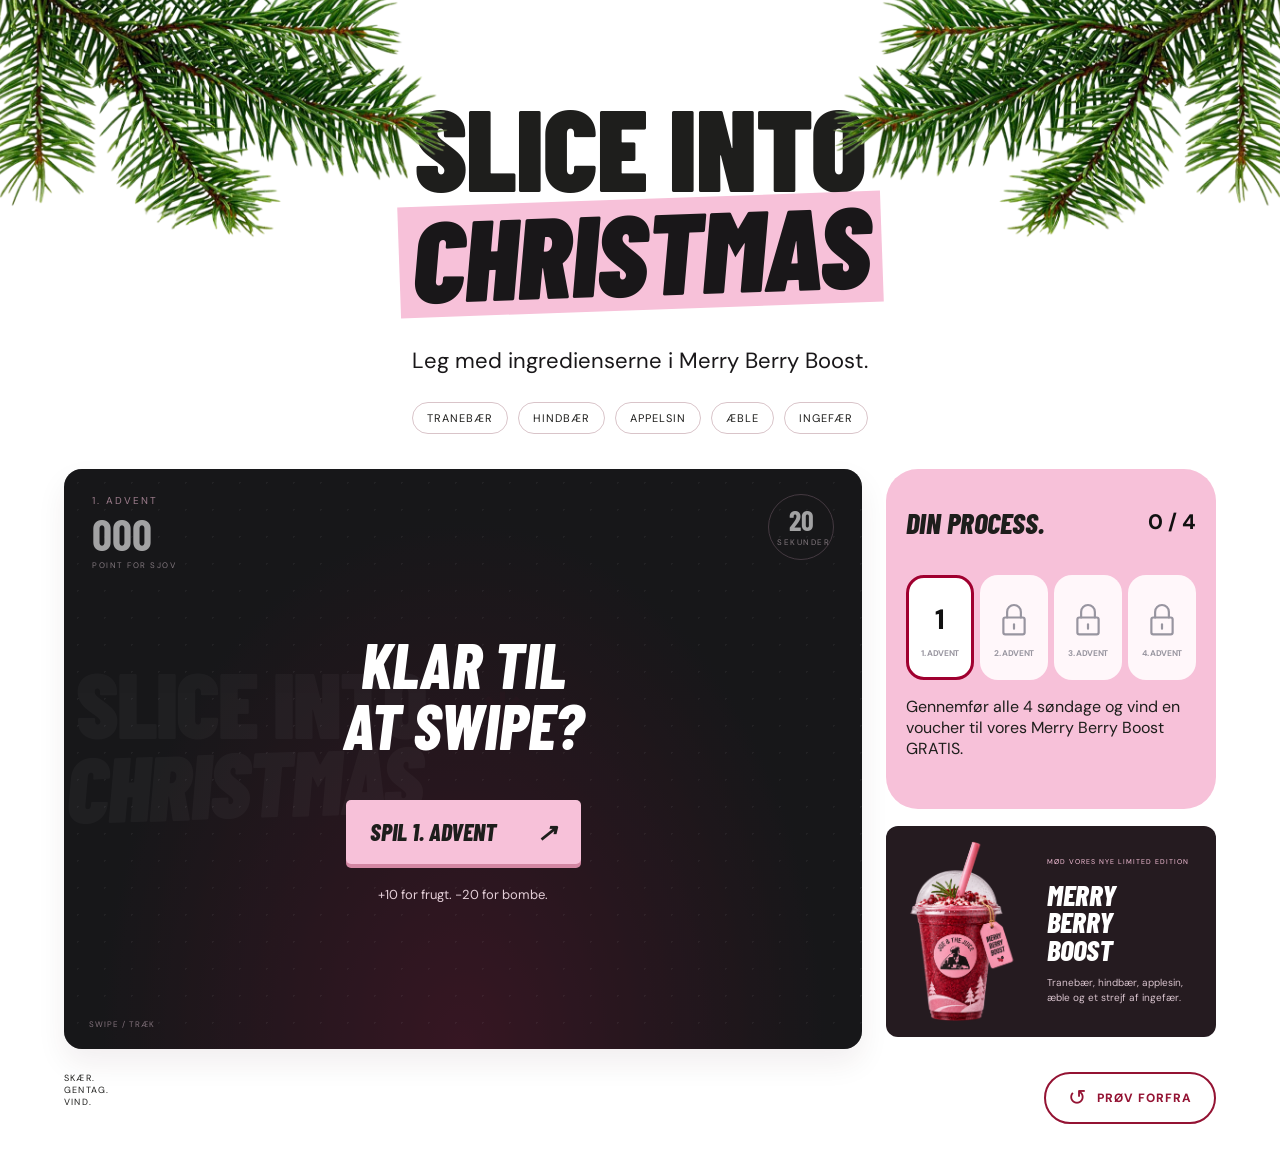
==== commit 7e7701be: "Tilrettet alt" ====
--- a/index.html
+++ b/index.html
@@ -13,11 +13,23 @@
 
 <body>
 
-  <header>
-    <a href="./" class="brand"> <img src="img/logojoe.png" alt="logo">
-      JOE & THE JUICE
-      <span></span>
-    </a>
+<!-- SNE -->
+<div class="christmas-background" aria-hidden="true">
+  <div id="snowfall"></div>
+</div>
+
+<!-- GRAN -->
+<div class="pine-decoration" aria-hidden="true">
+  <div class="pine pine-left">
+    <img src="img/gran.png" alt="">
+  </div>
+
+  <div class="pine pine-right">
+    <img src="img/gran.png" alt="">
+  </div>
+</div>
+
+<!-- Din eksisterende header kommer her -->
 
   </header>
 
@@ -60,7 +72,7 @@
           </div>
 
           <div class="timer">
-            <span id="time">25</span>
+            <span id="time">20</span>
             <small>SEKUNDER</small>
           </div>
 
@@ -74,8 +86,11 @@
         </div>
 
         <div class="arena-title">
-          A LITTLE SLICE<br>
-          OF <em>CHRISTMAS.</em>
+          <h1>
+            SLICE INTO<br>
+            <em>CHRISTMAS</em>
+            <span class="spark">✳</span>
+          </h1>
         </div>
 
         <canvas
@@ -90,33 +105,29 @@
         </div>
 
         <!-- START, PAUSE OG RESULTAT -->
-        <div class="overlay" id="overlay">
-
-          <div class="tag" id="overlayTag">
-            DIT ADVENTSØJEBLIK
-          </div>
-
-          <h2 id="overlayTitle">
-            KLAR TIL<br>
-            ET JULESWIPE?
-          </h2>
-
-          <p id="overlayText">
-            Hold musen nede eller stryg med fingeren.<br>
-            Skær frugterne, og nyd de næste 25 sekunder.
-          </p>
-
-          <button class="primary" id="start">
-            SPIL 1. ADVENT
-            <span>↗</span>
-          </button>
-
-         
-
-        </div>
+<div class="overlay" id="overlay">
+
+  <div class="tag" id="overlayTag"></div>
+
+  <h2 id="overlayTitle">
+    KLAR TIL<br>
+    AT SWIPE?
+  </h2>
+
+  <p id="overlayText"></p>
+
+  <button class="primary" id="start">
+    SPIL 1. ADVENT
+    <span>↗</span>
+  </button>
+
+  <p id="overlayFine">
+    +10 for frugt. −20 for bombe.
+  </p>
+
+</div>
 
         <div class="game-footer">
-          <span>✦ FRISK SMAG. GOD JULEENERGI.</span>
           <span>SWIPE / TRÆK </span>
         </div>
 
@@ -132,7 +143,7 @@
 
   <!-- OVERSKRIFT OG FREMGANG -->
   <div class="card-top">
-    <h2>Din adventsrejse</h2>
+    <h3>DIN PROCESS.</h3>
     <span id="count">0/4</span>
   </div>
 
@@ -154,7 +165,7 @@
     id="voucher"
     hidden
   >
-    SE DIN DEMOVOUCHER ↗
+    DIN VOUCHER ↗
   </button>
 
 </div>
@@ -162,18 +173,24 @@
 
         <!-- PRODUKTKORT -->
         <div class="product">
-          <div class="product-art"></div>
+          <div class="product-art">
+            <img
+              src="img/merryberryboost.png"
+              alt="Merry Berry Boost juledrink"
+            >
+          </div>
 
           <div class="product-copy">
-            <span>MEET YOUR HOLIDAY CRUSH</span>
+            <span>MØD VORES NYE LIMITED EDITION</span>
 
             <h3>
               MERRY<br>
-              BERRY BOOST
+              BERRY <br>
+              BOOST
             </h3>
 
             <p>
-              Bær, citrus, æble og et strejf af ingefær.
+            Tranebær, hindbær, applesin, æble og et strejf af ingefær.
             </p>
           </div>
         </div>
@@ -182,34 +199,162 @@
     </div>
 
     <div class="bottom">
-      <span>SKÆR. GENTAG NÆSTE ADVENT.</span>
+      <span>SKÆR. <br>
+        GENTAG.<br>
+        VIND.</span>
 
       
 <button id="reset" class="reset-btn" type="button">
   <span class="reset-icon" aria-hidden="true">↺</span>
-  NULSTIL MIN DEMO
+  PRØV FORFRA
 </button>
 
     </div>
 
   </main>
 
-
-  <!-- DIALOG -->
-  <dialog id="modal">
-    <button class="close" aria-label="Luk">
-      ×
-    </button>
-
-    <div id="modalContent"></div>
-  </dialog>
-
+<!-- SPILLEREGLER FØR START -->
+<dialog id="rulesDialog" aria-labelledby="rulesTitle">
+  <button
+    type="button"
+    class="rules-close"
+    id="closeRules"
+    aria-label="Luk spilleregler"
+  >
+    ×
+  </button>
+
+  <h1 id="rulesTitle" tabindex="-1">
+    SÅDAN SPILLER DU.
+  </h1>
+
+  <div class="rules-layout">
+    <ol class="rules-list">
+      <li>Start en runde på 20 sekunder.</li>
+
+      <li>
+        Skær frugterne med et stryg med fingeren, men
+        <strong>undgå</strong> bomberne.
+      </li>
+
+      <li>
+        Spil runden færdig. Din deltagelse registreres
+        uanset din score.
+      </li>
+
+      <li>
+        Gennemfør alle fire adventssøndage for at modtage
+        en voucher til vores nye juledrink
+        <strong>gratis.</strong>
+      </li>
+    </ol>
+
+    <div class="rules-pictures" aria-hidden="true">
+      <!-- FRUGTER -->
+      <div class="rules-picture">
+        <svg
+          class="rules-mark rules-check"
+          viewBox="0 0 100 80"
+          fill="none"
+        >
+          <path d="M10 41 L36 67 L90 13" />
+        </svg>
+
+        <div class="rules-images">
+          <img src="img/tranebaer.png" alt="">
+          <img src="img/appelsin.png" alt="">
+        </div>
+      </div>
+
+      <!-- BOMBER -->
+      <div class="rules-picture">
+        <svg
+          class="rules-mark rules-cross"
+          viewBox="0 0 100 80"
+          fill="none"
+        >
+          <path d="M25 15 L75 65 M75 15 L25 65" />
+        </svg>
+
+        <div class="rules-images">
+          <img src="img/julekugle1.png" alt="">
+          <img src="img/julekugle2.png" alt="">
+        </div>
+      </div>
+    </div>
+  </div>
+
+  <button type="button" class="rules-start" id="rulesStart">
+    <span>START SPIL</span>
+
+    <svg
+      class="rules-arrow"
+      viewBox="0 0 80 70"
+      fill="none"
+      aria-hidden="true"
+    >
+      <path d="M8 60 L63 13" />
+      <path d="M48 10 L73 5 L65 29 Z" />
+    </svg>
+  </button>
+</dialog>
+
+<!-- DIALOG TIL NULSTILLING OG VOUCHER -->
+<dialog id="modal">
+  <button
+    type="button"
+    class="close"
+    aria-label="Luk"
+  >
+    ×
+  </button>
+
+  <div id="modalContent"></div>
+</dialog>
   <div
     class="sr"
     aria-live="polite"
     id="announce"
   ></div>
 
+  <!-- VÆLG TILBUD EFTER EN ADVENTSRUNDE -->
+<dialog id="dealsDialog" aria-labelledby="dealsTitle">
+  <h2 id="dealsTitle" tabindex="-1">
+    GODT SPILLET.<br>
+    VÆLG DIN DEAL.<br>
+    TRE DEALS.<br>
+    <em>ÉN ER DIN.</em>
+  </h2>
+
+  <p class="deals-intro">
+    Vælg ét af de tre tilbud, og tryk fortsæt.
+  </p>
+
+  <p class="deals-demo">
+    Prototype: Dit valg gemmes i denne browser.
+    Ingen rigtig rabat eller forbindelse til JOE Wallet.
+  </p>
+
+  <form id="dealsForm">
+    <fieldset class="deals-options">
+      <legend class="sr">Vælg ét tilbud</legend>
+      <div id="dealCards"></div>
+    </fieldset>
+
+    <button
+      type="submit"
+      class="deals-continue"
+      id="confirmDeal"
+      disabled
+    >
+      FORTSÆT
+      <span aria-hidden="true">↗</span>
+    </button>
+  </form>
+
+  <p class="sr" id="dealStatus" aria-live="polite"></p>
+</dialog>
+
   <script src="JS/game.js"></script>
 
 </body>
--- a/CSS/style.css
+++ b/CSS/style.css
@@ -913,9 +913,9 @@
   body {
     width: 100%;
     max-width: 100%;
-    overflow-x: hidden;
-  }
-
+    overflow-x: clip;
+    overflow-y: visible;
+  }
   body {
     font-size: 14px;
   }
@@ -1960,3 +1960,1058 @@
   }
 }
 
+/* SPILLEREGLER */
+#rulesDialog,
+#rulesDialog * {
+  box-sizing: border-box;
+}
+
+#rulesDialog {
+  position: fixed;
+  inset: 0;
+
+  width: min(1100px, calc(100% - 32px));
+  max-width: none;
+  max-height: 92vh;
+  max-height: 92dvh;
+
+  margin: auto;
+  padding: 56px 52px 64px;
+
+  overflow-y: auto;
+
+  border: none;
+  border-radius: 46px;
+
+  background: #ffffff;
+  color: #20201e;
+}
+
+#rulesDialog:not([open]) {
+  display: none;
+}
+
+#rulesDialog::backdrop {
+  background: rgb(0 0 0 / 45%);
+}
+
+/* LILLE LUKKEKNAP */
+#rulesDialog .rules-close {
+  position: absolute;
+  top: 14px;
+  right: 18px;
+
+  display: grid;
+  place-items: center;
+
+  width: 44px;
+  height: 44px;
+  min-height: 0;
+  margin: 0;
+  padding: 0;
+
+  border: none;
+  border-radius: 50%;
+  background: transparent;
+  box-shadow: none;
+
+  color: #20201e;
+  font: 28px/1 Arial, sans-serif;
+  cursor: pointer;
+}
+
+/* OVERSKRIFT */
+#rulesDialog #rulesTitle {
+  margin: 0 0 32px;
+
+  font-family: inherit;
+  font-size: clamp(34px, 5vw, 60px);
+  font-weight: 900;
+  font-style: italic;
+  line-height: 1;
+  letter-spacing: -1.5px;
+  text-transform: uppercase;
+
+  color: #20201e;
+}
+
+/* TEKST TIL VENSTRE, BILLEDER TIL HØJRE */
+#rulesDialog .rules-layout {
+  display: grid;
+  grid-template-columns: minmax(0, 1fr) 230px;
+  align-items: center;
+  gap: 50px;
+}
+
+/* REGLER */
+#rulesDialog .rules-list {
+  margin: 0;
+  padding: 0 60px 0 34px;
+
+  font-family: Arial, sans-serif;
+  font-size: clamp(18px, 2.4vw, 27px);
+  font-weight: 400;
+  line-height: 1.32;
+}
+
+#rulesDialog .rules-list li {
+  margin: 0;
+  padding: 0;
+}
+
+#rulesDialog .rules-list strong {
+  font-weight: 700;
+}
+
+/* DE TO ROSA BILLEDFELTER */
+#rulesDialog .rules-pictures {
+  display: grid;
+  gap: 32px;
+  
+}
+
+#rulesDialog .rules-picture {
+  display: flex;
+  flex-direction: column;
+  align-items: center;
+  justify-content: center;
+
+  width: 100%;
+  aspect-ratio: 1.2;
+  padding: 30px;
+
+  border-radius: 46px;
+  background: #f7c1d9;
+}
+
+/* TYNDE HVIDE SYMBOLER */
+#rulesDialog .rules-mark {
+  display: block;
+  flex-shrink: 0;
+  width: 90px;
+  height: 72px;
+
+  stroke: #ffffff;
+  stroke-width: 10.5;
+  stroke-linejoin: miter;
+}
+
+#rulesDialog .rules-check {
+  stroke-linecap: square;
+}
+
+#rulesDialog .rules-cross {
+  stroke-linecap: round;
+}
+
+/* FRUGTER OG BOMBER */
+#rulesDialog .rules-images {
+  display: flex;
+  align-items: center;
+  justify-content: center;
+  gap: 8px;
+
+  width: 100%;
+}
+
+#rulesDialog .rules-images img {
+  display: block;
+
+  width: 78px;
+  height: 82px;
+  max-width: 46%;
+
+  object-fit: contain;
+}
+
+/* CENTRERET KNAP MED LUFT I SIDERNE */
+#rulesDialog .rules-start {
+  display: flex;
+  align-items: center;
+  justify-content: space-between;
+  gap: 20px;
+
+  width: 56%;
+  max-width: 300px;
+  min-height: 118px;
+
+  margin: 150px auto 12px;
+  padding: 22px 26px;
+
+  border: none;
+  border-radius: 9px;
+
+  background: #f7c1d9;
+  color: #20201e;
+  box-shadow: 0 11px 0 #941333;
+
+  font-family: inherit;
+  font-size: clamp(30px, 4.8vw, 60px);
+  font-weight: 900;
+  font-style: italic;
+  line-height: 1;
+  text-align: left;
+  white-space: nowrap;
+
+  cursor: pointer;
+}
+
+#rulesDialog .rules-arrow {
+  display: block;
+  flex-shrink: 0;
+
+  width: 68px;
+  height: 60px;
+}
+
+#rulesDialog .rules-arrow path:first-child {
+  stroke: currentColor;
+  stroke-width: 3;
+}
+
+#rulesDialog .rules-arrow path:last-child {
+  fill: currentColor;
+}
+
+#rulesDialog .rules-start:active {
+  transform: translateY(4px);
+  box-shadow: 0 7px 0 #941333;
+}
+
+#rulesDialog button:focus-visible {
+  outline: 3px solid #941333;
+  outline-offset: 5px;
+}
+
+/* TELEFON: BILLEDERNE BLIVER PÅ HØJRE SIDE */
+@media (max-width: 600px) {
+  #rulesDialog {
+    width: calc(100% - 20px);
+    padding: 52px 20px 32px;
+    border-radius: 28px;
+  }
+
+  #rulesDialog #rulesTitle {
+    margin-bottom: 28px;
+    font-size: clamp(27px, 7.2vw, 40px);
+    letter-spacing: -1px;
+  }
+
+  #rulesDialog .rules-layout {
+    grid-template-columns: minmax(0, 1fr) 88px;
+    gap: 12px;
+  }
+
+  #rulesDialog .rules-list {
+    padding-left: 21px;
+    font-size: 15px;
+    line-height: 1.4;
+  }
+
+  #rulesDialog .rules-list li + li {
+    margin-top: 8px;
+  }
+
+  #rulesDialog .rules-pictures {
+    gap: 18px;
+  }
+
+  #rulesDialog .rules-picture {
+    aspect-ratio: auto;
+    min-height: 106px;
+    padding: 10px 5px;
+    gap: 8px;
+    border-radius: 22px;
+  }
+
+  #rulesDialog .rules-mark {
+    width: 44px;
+    height: 35px;
+  }
+
+  #rulesDialog .rules-images {
+    gap: 2px;
+  }
+
+  #rulesDialog .rules-images img {
+    width: 36px;
+    height: 43px;
+  }
+
+  #rulesDialog .rules-start {
+    width: 86%;
+    min-height: 74px;
+    margin-top: 42px;
+    padding: 16px;
+    gap: 10px;
+    font-size: clamp(24px, 7vw, 34px);
+    box-shadow: 0 8px 0 #941333;
+  }
+
+  #rulesDialog .rules-arrow {
+    width: 38px;
+    height: 36px;
+  }
+}
+/* Overskrift med samme skrifttype og stil som h3 */
+#rulesDialog #rulesTitle {
+  font-family: "Barlow Condensed", Impact, sans-serif;
+  font-weight: 800;
+  font-style: italic;
+  font-size: clamp(34px, 5vw, 60px);
+  line-height: 0.95;
+  letter-spacing: normal;
+}
+
+/* Smallere tekstfelt og mere luft til billederne */
+#rulesDialog .rules-layout {
+  grid-template-columns: minmax(0, 1fr) 230px;
+  column-gap: 80px;
+}
+
+#rulesDialog .rules-list {
+  max-width: 550px;
+}
+
+/* Tilpasning til telefon */
+@media (max-width: 600px) {
+  #rulesDialog #rulesTitle {
+    font-size: clamp(28px, 7.2vw, 40px);
+  }
+
+  #rulesDialog .rules-layout {
+    grid-template-columns: minmax(0, 1fr) 88px;
+    column-gap: 22px;
+  }
+
+  #rulesDialog .rules-list {
+    max-width: 100%;
+  }
+}
+/* Flyt de pinke bokse til venstre */
+#rulesDialog .rules-pictures {
+  position: relative;
+  left: -25px;
+  transform: none;
+}
+
+@media (max-width: 600px) {
+  #rulesDialog .rules-pictures {
+    left: -20px;
+  }
+}
+
+#overlayFine {
+  margin: 20px 0 0;
+}
+
+/* Behold den diskrete baggrundstekst */
+.arena-title {
+  opacity: 0.055;
+}
+
+.arena-title h1 {
+  color: white;
+}
+
+/* Gør CHRISTMAS synlig uden en farvet kasse */
+.arena-title h1 em {
+  color: white;
+  background: transparent;
+}
+
+/* Samme tynde, hvide flueben som ved frugterne */
+.progress-card .day .advent-check {
+  display: block;
+  width: 44px;
+  height: 36px;
+
+  stroke: white;
+  stroke-width: 8.5;
+  stroke-linecap: square;
+  stroke-linejoin: miter;
+}
+
+/* Lås på kommende adventsdage */
+.progress-card .day .advent-lock {
+  display: block;
+  width: 30px;
+  height: 36px;
+
+  stroke: #9895a0;
+  stroke-width: 3.5;
+  stroke-linecap: round;
+  stroke-linejoin: round;
+}
+
+.product-art {
+  width: 45%;
+  flex-shrink: 0;
+  background: none;
+
+  display: flex;
+  align-items: center;
+  justify-content: center;
+  padding: 12px;
+}
+
+.product-art img {
+  display: block;
+  width: 100%;
+  height: 180px;
+  object-fit: contain;
+}
+
+.product-copy {
+  width: 55%;
+  min-width: 0;
+}
+
+/* JULENS EFFEKTER */
+body {
+  position: relative;
+  isolation: isolate;
+}
+
+/* SNE BAG SIDENS INDHOLD */
+.christmas-background {
+  position: fixed;
+  inset: 0;
+  z-index: 0;
+  overflow: hidden;
+  pointer-events: none;
+}
+
+body > header,
+body > main,
+body > footer {
+  position: relative;
+  z-index: 1;
+}
+
+#snowfall {
+  position: absolute;
+  inset: 0;
+  pointer-events: none;
+}
+
+.snowflake {
+  position: absolute;
+  top: -16px;
+  left: var(--snow-left);
+
+  width: var(--snow-size);
+  height: var(--snow-size);
+  border-radius: 50%;
+
+  /* Synlig på den hvide baggrund */
+  background: #dfa0ba;
+  opacity: 0.75;
+
+  animation: snowfall var(--snow-duration)
+    linear var(--snow-delay) infinite;
+}
+
+@keyframes snowfall {
+  from {
+    transform: translate3d(0, -16px, 0);
+  }
+
+  to {
+    transform: translate3d(var(--snow-drift), 105vh, 0);
+  }
+}
+
+/* GRAN: ØVERST PÅ SIDEN, FORAN HEADEREN */
+.pine-decoration {
+  position: absolute;
+  top: 0;
+  left: 0;
+
+  width: 100%;
+  height: 420px;
+  z-index: 5;
+
+  /* Klipper grenene uden at oprette et scrollområde */
+  overflow: clip;
+  pointer-events: none;
+}
+
+.pine-decoration .pine {
+  position: absolute;
+  top: -30px;
+  width: clamp(300px, 38vw, 560px);
+}
+
+.pine-decoration .pine-right {
+  right: -30px;
+}
+
+.pine-decoration .pine-left {
+  left: -30px;
+  transform: scaleX(-1);
+}
+
+.pine-decoration .pine img {
+  display: block;
+  width: 100%;
+  height: auto;
+
+  transform-origin: top right;
+  animation: pineSwayVisible 9s ease-in-out infinite;
+}
+
+.pine-decoration .pine-left img {
+  animation-delay: -4.5s;
+}
+
+/* Denne animation manglede før */
+@keyframes pineSwayVisible {
+  0%, 100% {
+    transform: rotate(-4deg);
+  }
+
+  50% {
+    transform: rotate(4deg);
+  }
+}
+
+/* TYDELIG PULS PÅ DEN AKTUELLE ADVENT */
+.progress-card .day.current {
+  animation: adventGlow 2.5s ease-in-out infinite;
+}
+
+@keyframes adventGlow {
+  0%, 100% {
+    box-shadow:
+      0 0 0 0 rgb(148 19 51 / 30%),
+      0 0 8px rgb(148 19 51 / 15%);
+  }
+
+  50% {
+    box-shadow:
+      0 0 0 5px rgb(148 19 51 / 18%),
+      0 0 24px rgb(148 19 51 / 45%);
+  }
+}
+
+/* Tillad scroll over spillet, når man ikke spiller */
+#game {
+  touch-action: pan-y;
+}
+
+/* Under spillet bruges fingeren til at skære */
+#game.is-playing {
+  touch-action: none;
+}
+
+@media (max-width: 600px) {
+  .pine-decoration {
+    height: 240px;
+  }
+
+  .pine-decoration .pine {
+    width: 250px;
+    top: -20px;
+  }
+
+  .pine-decoration .pine-left {
+    left: -65px;
+  }
+
+  .pine-decoration .pine-right {
+    right: -65px;
+  }
+}
+
+/* Mindre bevægelse, hvis brugeren har valgt det */
+@media (prefers-reduced-motion: reduce) {
+  .pine-decoration .pine img,
+  .progress-card .day.current {
+    animation: none;
+  }
+
+  .snowflake {
+    display: none;
+  }
+}
+
+/* Fjern sløring bag spillets startskærm */
+.arena .overlay {
+  backdrop-filter: none;
+  -webkit-backdrop-filter: none;
+}
+
+/* Lettere sne uden skygger og filtre */
+.snowflake {
+  box-shadow: none;
+  filter: none;
+}
+
+/* Puls med gennemsigtighed frem for animeret skygge */
+.progress-card .day.current {
+  position: relative;
+  animation: none;
+}
+
+.progress-card .day.current::after {
+  content: "";
+  position: absolute;
+  inset: -4px;
+  border-radius: inherit;
+  pointer-events: none;
+
+  box-shadow: 0 0 18px rgb(148 19 51 / 45%);
+  animation: adventLight 2.5s ease-in-out infinite;
+}
+
+@keyframes adventLight {
+  0%, 100% {
+    opacity: 0.15;
+  }
+
+  50% {
+    opacity: 1;
+  }
+}
+
+@media (prefers-reduced-motion: reduce) {
+  .progress-card .day.current::after {
+    animation: none;
+    opacity: 0.5;
+  }
+}
+
+/* TILBUDSVINDUE */
+#dealsDialog {
+  width: min(620px, calc(100% - 24px));
+  max-width: none;
+  max-height: 92vh;
+  max-height: 92dvh;
+
+  padding: 34px;
+  border: none;
+  border-radius: 20px;
+
+  background: white;
+  color: #1e1e1c;
+  overflow-y: auto;
+}
+
+#dealsDialog:not([open]) {
+  display: none;
+}
+
+#dealsDialog::backdrop {
+  background: rgb(30 20 25 / 55%);
+}
+
+/* OVERSKRIFT */
+#dealsDialog #dealsTitle {
+  width: fit-content;
+  max-width: 100%;
+  margin: 0 auto 28px;
+
+  font: italic 800 clamp(34px, 5vw, 50px) / 1.02
+    "Barlow Condensed", Impact, sans-serif;
+
+  letter-spacing: -0.5px;
+  color: #111;
+}
+
+#dealsDialog #dealsTitle em {
+  display: inline-block;
+  padding: 0 9px 5px;
+  background: #f7c1d9;
+  font-style: inherit;
+  transform: skewX(-7deg);
+}
+
+#dealsDialog .deals-intro {
+  margin: 0 auto 8px;
+  text-align: center;
+  font: 400 16px / 1.5 "DM Sans", Arial, sans-serif;
+}
+
+#dealsDialog .deals-demo {
+  margin: 0 auto 24px;
+  max-width: 440px;
+  text-align: center;
+  color: #666;
+  font: 400 12px / 1.5 "DM Sans", Arial, sans-serif;
+}
+
+#dealsDialog .deals-options {
+  min-width: 0;
+  padding: 0;
+  margin: 0;
+  border: none;
+}
+
+#dealCards {
+  display: grid;
+  gap: 12px;
+}
+
+/* ET TILBUDSKORT */
+#dealsDialog .deal-option {
+  position: relative;
+  display: block;
+  cursor: pointer;
+}
+
+/* Radio-knappen er stadig tilgængelig med tastatur */
+#dealsDialog .deal-radio {
+  position: absolute;
+  width: 1px;
+  height: 1px;
+  opacity: 0;
+}
+
+#dealsDialog .deal-card {
+  display: grid;
+  grid-template-columns: 125px minmax(0, 1fr);
+  gap: 18px;
+
+  padding: 12px;
+  min-height: 166px;
+
+  border: 2px solid #e6e3e5;
+  border-radius: 22px;
+  background: white;
+
+  transition:
+    border-color 160ms ease,
+    background-color 160ms ease;
+}
+
+#dealsDialog .deal-image {
+  display: block;
+  width: 100%;
+  height: 150px;
+  border-radius: 13px;
+  object-fit: contain;
+  background: #f3eff1;
+}
+
+#dealsDialog .deal-copy {
+  display: flex;
+  flex-direction: column;
+  align-items: flex-start;
+  min-width: 0;
+  padding: 4px 0;
+}
+
+#dealsDialog .deal-name {
+  font: 700 21px / 1.15 "DM Sans", Arial, sans-serif;
+}
+
+#dealsDialog .deal-description {
+  margin-top: 6px;
+  font: 400 13px / 1.4 "DM Sans", Arial, sans-serif;
+}
+
+#dealsDialog .deal-prices {
+  display: flex;
+  flex-wrap: wrap;
+  align-items: baseline;
+  gap: 10px;
+  margin-top: auto;
+  padding-top: 18px;
+}
+
+#dealsDialog .deal-prices del {
+  font-size: 16px;
+  font-weight: 700;
+}
+
+#dealsDialog .deal-prices strong {
+  color: #c42170;
+  font-size: 23px;
+  font-weight: 800;
+}
+
+/* VALGT TILBUD */
+#dealsDialog .deal-radio:checked + .deal-card {
+  border-color: #941333;
+  background: #fff2f7;
+}
+
+#dealsDialog .deal-radio:focus-visible + .deal-card {
+  outline: 3px solid #941333;
+  outline-offset: 4px;
+}
+
+#dealsDialog .deal-selected {
+  display: none;
+  margin-top: 8px;
+  color: #941333;
+  font-size: 12px;
+  font-weight: 700;
+}
+
+#dealsDialog .deal-radio:checked + .deal-card .deal-selected {
+  display: block;
+}
+
+/* FORTSÆT */
+#dealsDialog .deals-continue {
+  display: flex;
+  align-items: center;
+  justify-content: space-between;
+  gap: 20px;
+
+  width: 82%;
+  min-height: 78px;
+  margin: 26px auto 10px;
+  padding: 14px 20px;
+
+  border: none;
+  border-radius: 6px;
+  background: #f7c1d9;
+  color: #1e1e1c;
+  box-shadow: 0 7px 0 #941333;
+
+  font: italic 800 40px / 1
+    "Barlow Condensed", Impact, sans-serif;
+}
+
+#dealsDialog .deals-continue:disabled {
+  opacity: 0.45;
+  cursor: not-allowed;
+}
+
+#dealsDialog .deals-continue:not(:disabled):active {
+  transform: translateY(3px);
+  box-shadow: 0 4px 0 #941333;
+}
+
+#dealsDialog .deals-continue:focus-visible {
+  outline: 3px solid #941333;
+  outline-offset: 5px;
+}
+
+/* TELEFON */
+@media (max-width: 600px) {
+  #dealsDialog {
+    padding: 26px 16px;
+  }
+
+  #dealsDialog .deal-card {
+    grid-template-columns: 88px minmax(0, 1fr);
+    gap: 12px;
+    padding: 10px;
+    min-height: 138px;
+    border-radius: 17px;
+  }
+
+  #dealsDialog .deal-image {
+    height: 122px;
+  }
+
+  #dealsDialog .deal-name {
+    font-size: 17px;
+  }
+
+  #dealsDialog .deal-description {
+    font-size: 12px;
+  }
+
+  #dealsDialog .deal-prices {
+    gap: 7px;
+    padding-top: 12px;
+  }
+
+  #dealsDialog .deal-prices del {
+    font-size: 13px;
+  }
+
+  #dealsDialog .deal-prices strong {
+    font-size: 19px;
+  }
+
+  #dealsDialog .deals-continue {
+    min-height: 66px;
+    font-size: 34px;
+  }
+}
+
+/* Gør kun dialogen større, når den viser juledrink-voucheren */
+#modal:has(.christmas-voucher) {
+  width: min(680px, calc(100% - 24px));
+  max-width: none;
+  max-height: 90dvh;
+  padding: 45px 30px 20px;
+  overflow-y: auto;
+  background: #fff;
+}
+
+/* ROSA VOUCHER */
+.christmas-voucher {
+  position: relative;
+  overflow: hidden;
+  padding: 24px;
+  border-radius: 30px;
+  background: linear-gradient(135deg, #f7c1d9, #f8dce7);
+  color: #111;
+}
+
+/* Udskæringer i siderne */
+.christmas-voucher::before,
+.christmas-voucher::after {
+  content: "";
+  position: absolute;
+  top: 43%;
+
+  width: 36px;
+  height: 36px;
+  border-radius: 50%;
+  background: #fff;
+  pointer-events: none;
+}
+
+.christmas-voucher::before {
+  left: -20px;
+}
+
+.christmas-voucher::after {
+  right: -20px;
+}
+
+/* DRINK TIL VENSTRE, TEKST TIL HØJRE */
+.christmas-voucher-top {
+  display: grid;
+  grid-template-columns: 32% minmax(0, 1fr);
+  align-items: center;
+  gap: 16px;
+}
+
+.christmas-voucher-image {
+  display: block;
+  width: 100%;
+  height: 260px;
+  object-fit: contain;
+}
+
+#modal .christmas-voucher-copy h2 {
+  margin: 0 0 10px;
+  font: italic 800 clamp(30px, 5vw, 48px) / 0.95
+    "Barlow Condensed", Impact, sans-serif;
+}
+
+#modal .christmas-voucher-reward {
+  margin: 0;
+  font: italic 600 23px / 1.25
+    "DM Sans", Arial, sans-serif;
+}
+
+.christmas-voucher-copy hr {
+  margin: 18px 0;
+  border: none;
+  border-top: 2px solid #78666d;
+}
+
+#modal .christmas-voucher-details {
+  margin: 0;
+  font: 400 15px / 1.5
+    "DM Sans", Arial, sans-serif;
+}
+
+/* KNAP MED BÆRRØD SKYGGE */
+.christmas-wallet-button {
+  display: flex;
+  align-items: center;
+  justify-content: space-between;
+  gap: 12px;
+
+  width: 94%;
+  min-height: 76px;
+  margin: 20px auto 0;
+  padding: 16px 20px;
+
+  border: 1px solid #e5abc2;
+  border-radius: 10px;
+  background: #f7c1d9;
+  color: #111;
+  box-shadow: 0 8px 0 #941333;
+
+  font: italic 800 clamp(26px, 4.5vw, 40px) / 1
+    "Barlow Condensed", Impact, sans-serif;
+}
+
+.christmas-wallet-button:not(:disabled):active {
+  transform: translateY(3px);
+  box-shadow: 0 5px 0 #941333;
+}
+
+.christmas-wallet-button:disabled {
+  cursor: default;
+}
+
+#modal .christmas-wallet-status {
+  margin: 24px 0 0;
+  text-align: center;
+  font: 400 12px / 1.4 "DM Sans", Arial, sans-serif;
+  color: #58434c;
+}
+
+/* TELEFON */
+@media (max-width: 600px) {
+  .christmas-voucher {
+    padding: 18px 14px;
+    border-radius: 24px;
+  }
+
+  .christmas-voucher-top {
+    gap: 10px;
+  }
+
+  .christmas-voucher-image {
+    height: 190px;
+  }
+
+  #modal .christmas-voucher-copy h2 {
+    font-size: 30px;
+  }
+
+  #modal .christmas-voucher-reward {
+    font-size: 17px;
+  }
+
+  #modal .christmas-voucher-details {
+    font-size: 12px;
+  }
+
+  .christmas-wallet-button {
+    width: 94%;
+    min-height: 64px;
+    padding: 14px;
+    font-size: 27px;
+  }
+}
+
+/* Smallere og centreret voucherknap */
+#modal .christmas-wallet-button {
+  width: 82%;
+  max-width: 420px;
+  margin-inline: auto;
+  font-size: clamp(22px, 4vw, 34px);
+}
+
+/* Samme flueben som i resten af spillet */
+.christmas-wallet-button .wallet-check {
+  display: block;
+  flex-shrink: 0;
+  width: 36px;
+  height: 30px;
+
+  fill: none;
+  stroke: currentColor;
+  stroke-width: 5.5;
+  stroke-linecap: square;
+  stroke-linejoin: miter;
+}
+#modal .christmas-wallet-button {
+  justify-content: center;
+  text-align: center;
+}
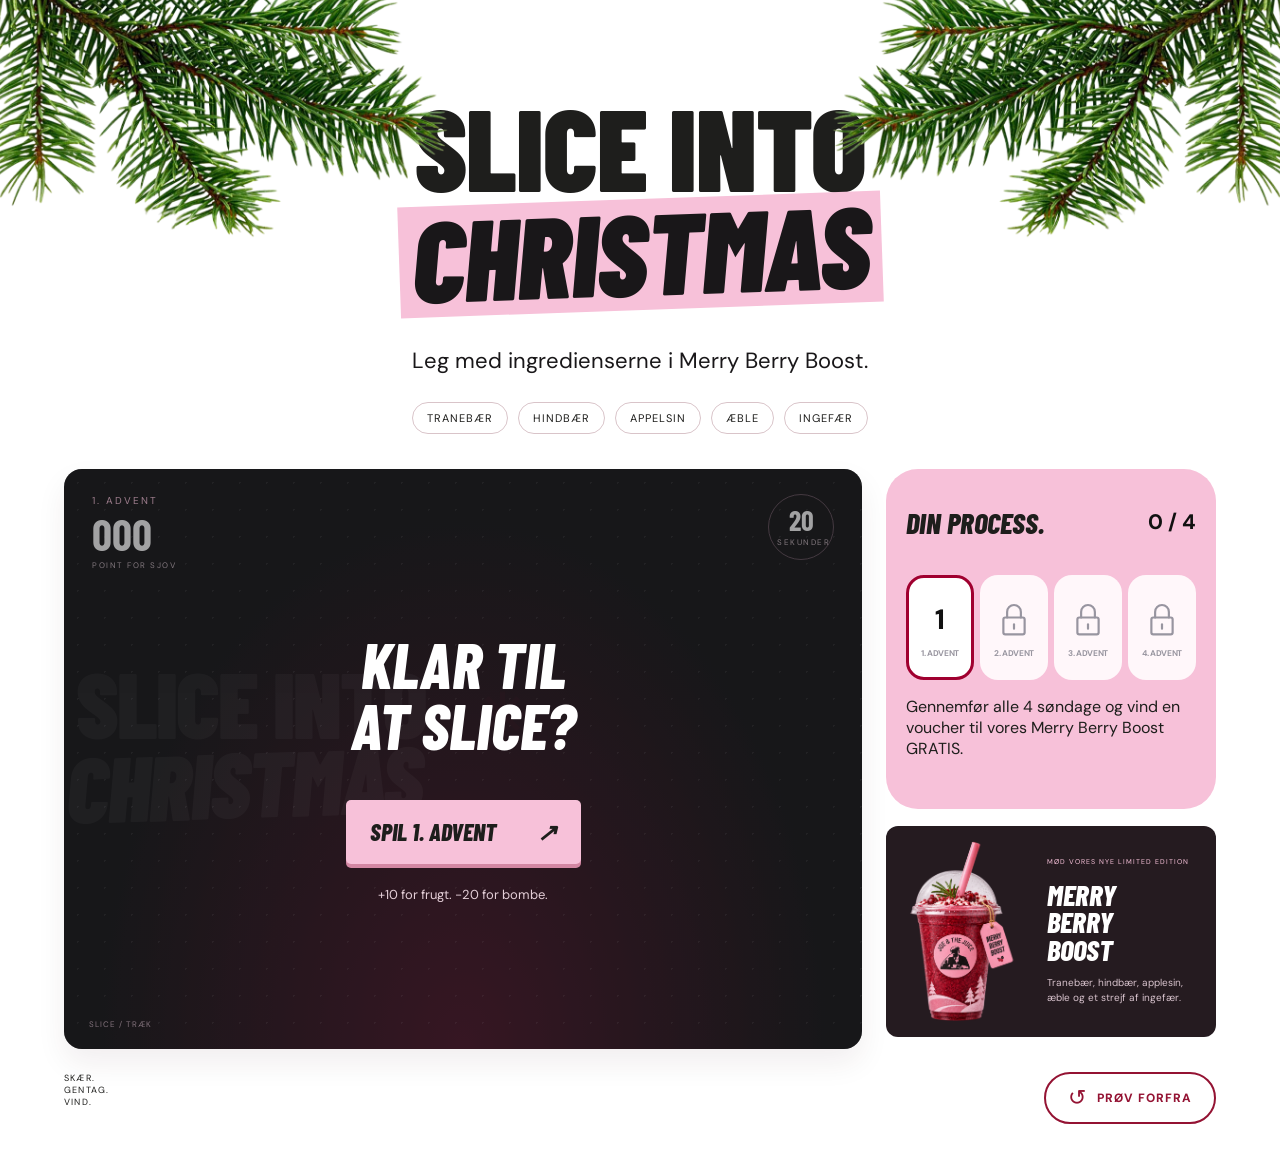
==== commit ee5256d3: "rettet tekst" ====
--- a/index.html
+++ b/index.html
@@ -111,7 +111,7 @@
 
   <h2 id="overlayTitle">
     KLAR TIL<br>
-    AT SWIPE?
+    AT SLICE?
   </h2>
 
   <p id="overlayText"></p>
@@ -128,7 +128,7 @@
 </div>
 
         <div class="game-footer">
-          <span>SWIPE / TRÆK </span>
+          <span>SLICE / TRÆK </span>
         </div>
 
       </section>
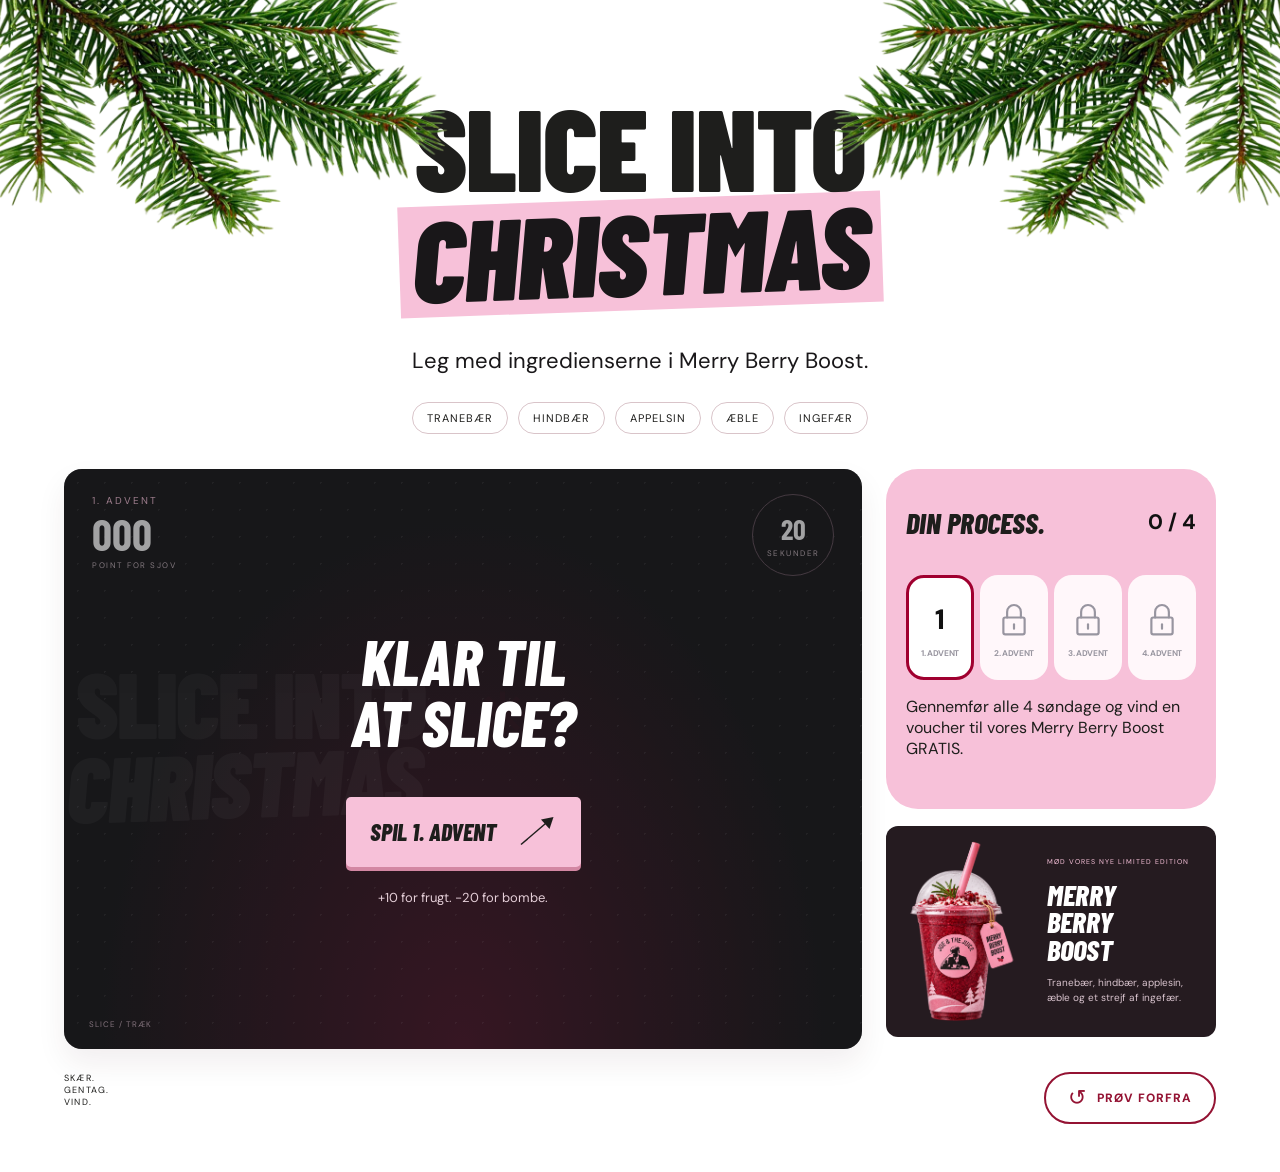
==== commit 67f20525: "pil rettet og tekst" ====
--- a/index.html
+++ b/index.html
@@ -160,13 +160,21 @@
 
   <!-- VOUCHER -->
   <button
-    type="button"
-    class="voucher-btn"
-    id="voucher"
-    hidden
-  >
-    DIN VOUCHER ↗
-  </button>
+  type="button"
+  class="voucher-btn"
+  id="voucher"
+  hidden
+>
+  <span>DIN VOUCHER</span>
+
+  <svg class="voucher-arrow" viewBox="0 0 80 70"
+       fill="none" aria-hidden="true">
+    <path d="M8 60 L63 13"
+          stroke="currentColor" stroke-width="3" />
+    <path d="M48 10 L73 5 L65 29 Z"
+          fill="currentColor" />
+  </svg>
+</button>
 
 </div>
 
@@ -342,14 +350,30 @@
     </fieldset>
 
     <button
-      type="submit"
-      class="deals-continue"
-      id="confirmDeal"
-      disabled
+    type="submit"
+    class="deals-continue"
+    id="confirmDeal"
+    disabled
+  >
+    <span>FORTSÆT</span>
+  
+    <svg
+      class="continue-arrow"
+      viewBox="0 0 80 70"
+      fill="none"
+      aria-hidden="true"
     >
-      FORTSÆT
-      <span aria-hidden="true">↗</span>
-    </button>
+      <path
+        d="M8 60 L63 13"
+        stroke="currentColor"
+        stroke-width="3"
+      />
+      <path
+        d="M48 10 L73 5 L65 29 Z"
+        fill="currentColor"
+      />
+    </svg>
+  </button>
   </form>
 
   <p class="sr" id="dealStatus" aria-live="polite"></p>
--- a/CSS/style.css
+++ b/CSS/style.css
@@ -833,7 +833,6 @@
 
   text-shadow: 5px 7px 0 #9e486b;
 
-  transform: skew(-8deg);
   animation: countdownPop 0.8s ease-out;
 }
 
@@ -3014,4 +3013,355 @@
 #modal .christmas-wallet-button {
   justify-content: center;
   text-align: center;
+}
+
+/* Hele timeren pulserer de sidste 5 sekunder */
+.timer.is-urgent {
+  border: 2px solid white;
+  background: #24151e;
+
+  transform-origin: top right;
+
+  box-shadow:
+    0 0 12px rgb(255 255 255 / 65%),
+    0 0 28px rgb(255 255 255 / 35%);
+
+  animation: urgentTimerPulse 0.55s ease-out infinite;
+}
+
+/* Tallet følger hele timerens animation */
+.timer.is-urgent #time {
+  display: block;
+  font-size: 32px;
+  line-height: 1;
+  color: white;
+
+  animation: none;
+  transform: none;
+
+  text-shadow: 0 0 10px rgb(255 255 255 / 80%);
+}
+
+/* SEKUNDER bliver også hvid og tydelig */
+.timer.is-urgent small {
+  color: white;
+  font-size: 9px;
+  letter-spacing: 0.5px;
+  margin-top: 3px;
+
+  text-shadow: 0 0 6px rgb(255 255 255 / 60%);
+}
+
+/* Hurtigt ud – roligt tilbage */
+@keyframes urgentTimerPulse {
+  0%, 100% {
+    transform: scale(1.15);
+  }
+
+  20% {
+    transform: scale(1.5);
+  }
+}
+
+/* Frys hele effekten ved pause */
+.timer.is-urgent.is-paused {
+  animation-play-state: paused;
+}
+
+/* Lidt mindre på telefon, så der stadig er plads */
+@media (max-width: 600px) {
+  @keyframes urgentTimerPulse {
+    0%, 100% {
+      transform: scale(1.1);
+    }
+
+    20% {
+      transform: scale(1.35);
+    }
+  }
+
+  .timer.is-urgent #time {
+    font-size: 28px;
+  }
+
+  .timer.is-urgent small {
+    font-size: 8px;
+  }
+}
+
+/* Tydelig fremhævning uden bevægelse */
+@media (prefers-reduced-motion: reduce) {
+  .timer.is-urgent {
+    animation: none;
+    transform: scale(1.1);
+  }
+}
+
+/* Én puls pr. sekund */
+.timer.is-urgent {
+  animation: none;
+}
+
+.timer.is-urgent.timer-tick {
+  animation: urgentTimerPulse 1s ease-out;
+}
+
+.timer.is-urgent.is-paused {
+  animation-play-state: paused;
+}
+
+@media (prefers-reduced-motion: reduce) {
+  .timer.is-urgent.timer-tick {
+    animation: none;
+  }
+}
+
+/* Mere plads mellem pauseknappen og timeren */
+#pause {
+  right: 115px;
+}
+
+/* Man kan scrolle over spillet, når det ikke er aktivt */
+#game {
+  touch-action: pan-y;
+}
+
+/* Under spillet bruges fingeren kun til at slice */
+#game.is-playing {
+  touch-action: none;
+  user-select: none;
+  -webkit-user-select: none;
+}
+
+@media (max-width: 600px) {
+  /* Pauseknappen længere væk fra den pulserende timer */
+  #pause {
+    right: 100px;
+  }
+
+  /* Overskriften på siden */
+  .intro h1 {
+    width: 100%;
+    max-width: 100%;
+    font-size: clamp(36px, 10.5vw, 62px);
+    letter-spacing: -1px;
+  }
+
+  /* Baggrundsoverskriften i spillet */
+  .arena-title h1 {
+    width: 100%;
+    max-width: 100%;
+    margin-inline: auto;
+    font-size: clamp(34px, 9vw, 54px);
+    letter-spacing: -1px;
+  }
+
+  /* Plads til start- og resultattekster */
+  .arena {
+    min-height: 500px;
+  }
+
+  .overlay {
+    padding: 24px 18px 48px;
+  }
+
+  .overlay h2 {
+    max-width: 100%;
+    font-size: clamp(32px, 9vw, 48px);
+    overflow-wrap: break-word;
+  }
+
+  .overlay p {
+    max-width: 100%;
+    overflow-wrap: anywhere;
+  }
+
+  #overlayFine {
+    margin-top: 22px;
+  }
+
+  /* Overskrifter i popupvinduer må ikke være bredere end boksen */
+  #rulesDialog #rulesTitle,
+  #dealsDialog #dealsTitle {
+    width: auto;
+    max-width: 100%;
+    font-size: clamp(28px, 8vw, 38px);
+    overflow-wrap: break-word;
+  }
+
+  /* Fjern forskydningen, som kan skubbe billeder ind over teksten */
+  #rulesDialog .rules-pictures {
+    left: 0;
+    transform: none;
+  }
+
+  #rulesDialog .rules-layout {
+    grid-template-columns: minmax(0, 1fr) 78px;
+    column-gap: 12px;
+  }
+
+  /* Knaptekster må bryde i stedet for at blive klippet */
+  #rulesDialog .rules-start,
+  #dealsDialog .deals-continue,
+  #modal .christmas-wallet-button {
+    max-width: 100%;
+    white-space: normal;
+    font-size: clamp(22px, 6.5vw, 30px);
+  }
+
+  #rulesDialog .rules-start > span,
+  #dealsDialog .deals-continue > span,
+  #modal .christmas-wallet-button > span {
+    min-width: 0;
+  }
+
+  /* Produkt- og tilbudstekster */
+  .product-copy,
+  #dealsDialog .deal-copy,
+  .christmas-voucher-copy {
+    min-width: 0;
+    overflow-wrap: anywhere;
+  }
+
+  .progress-card .day small {
+    white-space: normal;
+  }
+}
+
+/* Plads til hele nedtællingstallet */
+#countdownNumber {
+  display: block;
+  box-sizing: content-box;
+
+  font-family: "Barlow Condensed", Impact, sans-serif;
+  font-size: clamp(90px, 22vw, 160px);
+  font-weight: 900;
+  font-style: italic;
+  line-height: 1.3;
+
+  letter-spacing: normal;
+  padding: 0.15em 0.3em;
+  overflow: visible;
+
+  -webkit-text-stroke: 0;
+}
+
+/* Undgå ekstra skævvridning af tallet */
+@keyframes countdownPop {
+  0% {
+    transform: scale(1.25);
+    opacity: 0;
+  }
+
+  30% {
+    transform: scale(1);
+    opacity: 1;
+  }
+
+  100% {
+    transform: scale(0.95);
+    opacity: 1;
+  }
+}
+
+/* Ingen fokusramme omkring overskrifter */
+#rulesTitle:focus,
+#dealsTitle:focus {
+  outline: none;
+}
+
+/* Ingen ramme på spilknappen ved touch eller museklik */
+body:not(.keyboard-navigation) #start:focus {
+  outline: none;
+}
+
+/* Behold synligt fokus, når man bruger tastaturet */
+body.keyboard-navigation #start:focus {
+  outline: 3px solid #c52b67;
+  outline-offset: 5px;
+}
+
+/* Spilknap med tegnet pil */
+#start {
+  display: flex;
+  align-items: center;
+  justify-content: space-between;
+  gap: 16px;
+}
+
+#start .start-arrow {
+  display: block;
+  flex-shrink: 0;
+  width: 40px;
+  height: 36px;
+}
+
+.continue-arrow {
+  display: block;
+  flex-shrink: 0;
+  width: 40px;
+  height: 36px;
+}
+
+/* Tegnet pil på begge voucherknapper */
+.voucher-arrow {
+  display: block;
+  flex-shrink: 0;
+  width: 34px;
+  height: 30px;
+}
+
+#voucher,
+#modal .christmas-wallet-button {
+  display: flex;
+  align-items: center;
+  justify-content: center;
+  gap: 16px;
+}
+
+/* Fjern kant og skygge fra voucherens lukkeknap */
+#modal .close {
+  border: none;
+  background: transparent;
+  box-shadow: none;
+}
+
+/* Ingen fokusramme ved touch eller museklik */
+body:not(.keyboard-navigation) #modal .close:focus {
+  outline: none;
+}
+
+/* Behold fokusmarkering ved tastaturnavigation */
+body.keyboard-navigation #modal .close:focus {
+  outline: 2px solid #941333;
+  outline-offset: 3px;
+}
+
+/* Større cirkel omkring timeren */
+.timer {
+  width: 82px;
+  height: 82px;
+  flex-shrink: 0;
+  padding: 10px;
+  box-sizing: border-box;
+
+  display: flex;
+  flex-direction: column;
+  align-items: center;
+  justify-content: center;
+  gap: 3px;
+}
+
+.timer small {
+  white-space: nowrap;
+  line-height: 1.2;
+  margin: 0;
+}
+
+/* Lidt mindre på telefon */
+@media (max-width: 600px) {
+  .timer {
+    width: 76px;
+    height: 76px;
+  }
 }
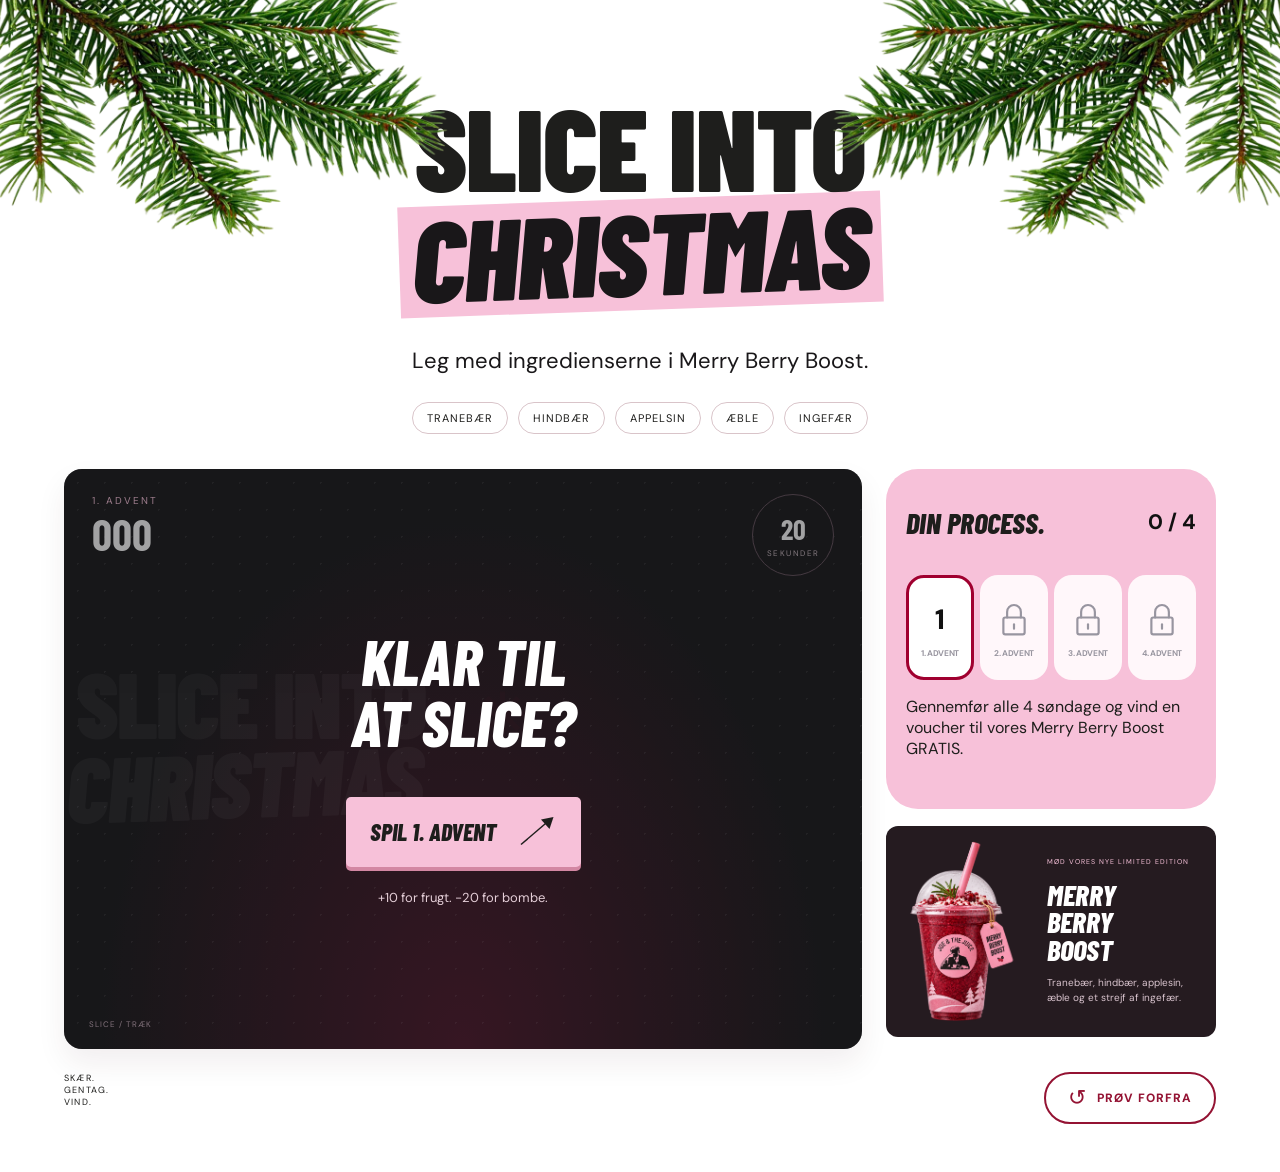
==== commit ad6dafcc: "fjernet tekst" ====
--- a/index.html
+++ b/index.html
@@ -68,7 +68,6 @@
             </span>
 
             <strong id="score">000</strong>
-            <small>POINT FOR SJOV</small>
           </div>
 
           <div class="timer">
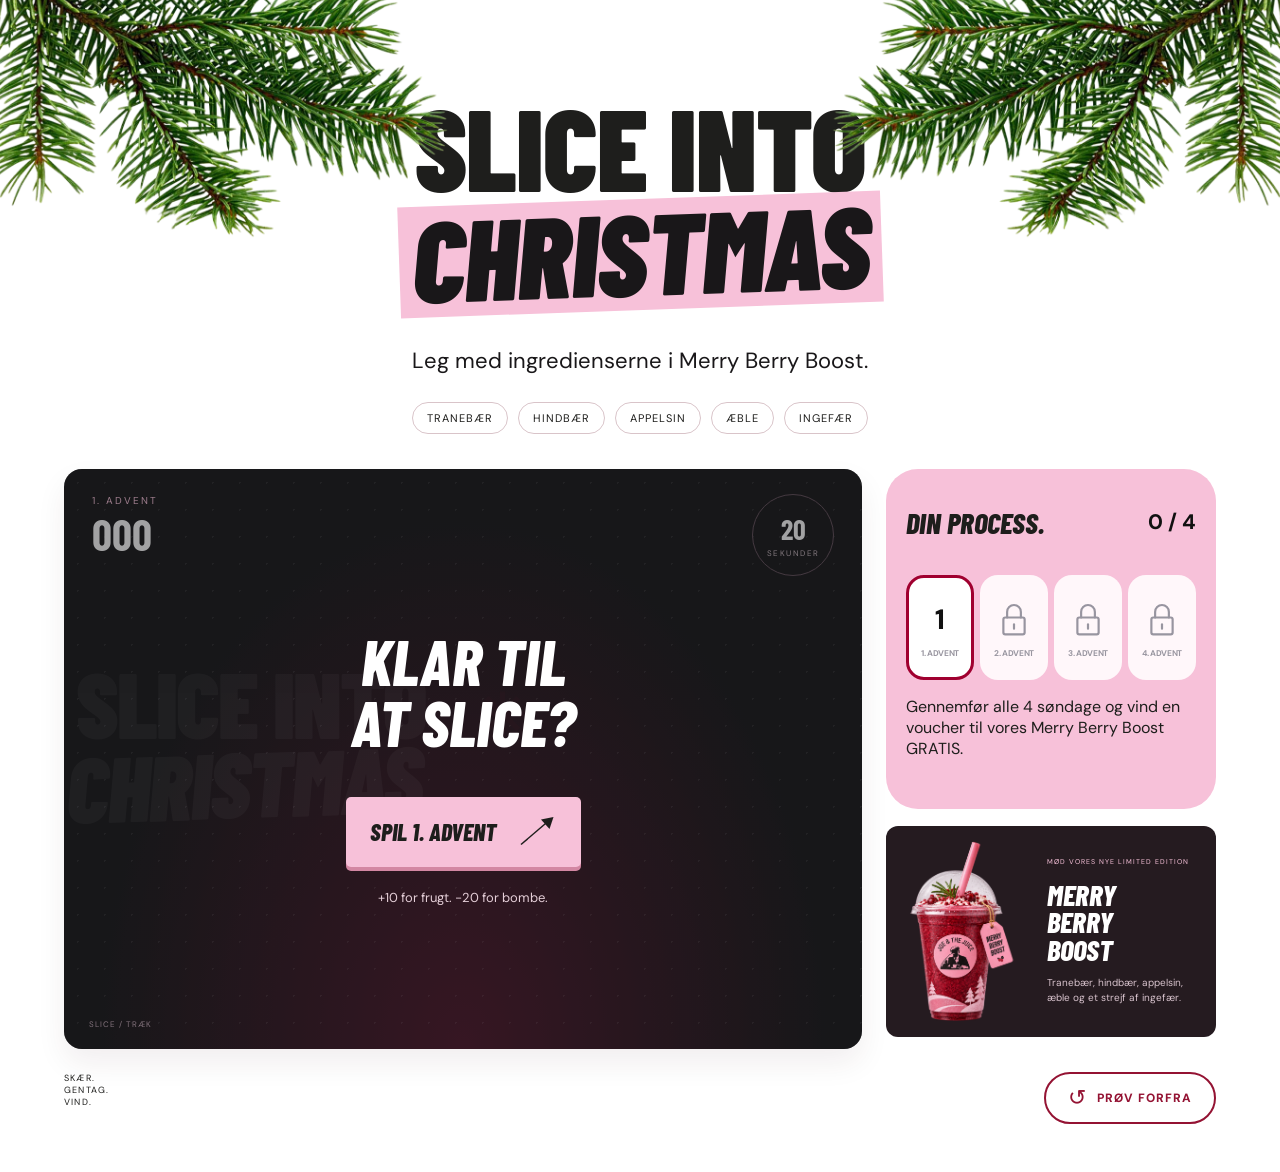
==== commit c94ce3aa: "rettelser" ====
--- a/index.html
+++ b/index.html
@@ -197,7 +197,7 @@
             </h3>
 
             <p>
-            Tranebær, hindbær, applesin, æble og et strejf af ingefær.
+            Tranebær, hindbær, appelsin, æble og et strejf af ingefær.
             </p>
           </div>
         </div>
--- a/CSS/style.css
+++ b/CSS/style.css
@@ -185,7 +185,7 @@
   font-size: 9px;
   letter-spacing: 1px;
 
-  border: 1px solid #d9c4c9;
+  border: 1px solid #941333;
   border-radius: 20px;
 
   padding: 6px 10px;
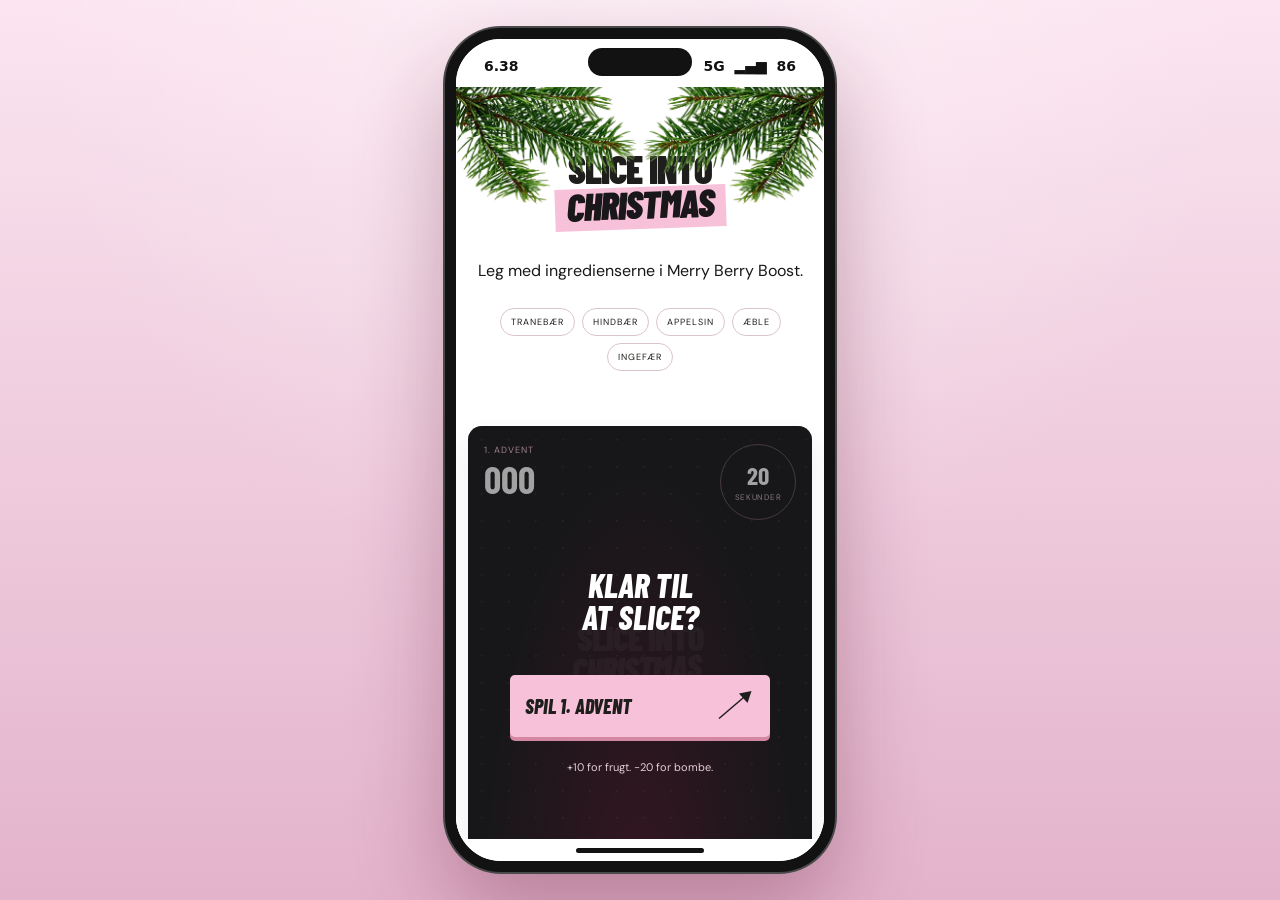
==== commit 3446dd18: "mobilvisning ses på tablet" ====
--- a/index.html
+++ b/index.html
@@ -1,384 +1,72 @@
-
 <!DOCTYPE html>
 <html lang="da">
 <head>
   <meta charset="UTF-8">
   <meta name="viewport" content="width=device-width, initial-scale=1">
   <meta name="theme-color" content="#edb3c9">
-
   <title>Slice into Christmas</title>
 
-  <link rel="stylesheet" href="CSS/style.css">
+  <script>
+    // Kun computer (bred skærm + mus) får telefonrammen.
+    // Mobil og tablet sendes direkte til spillet, uden ramme.
+    var computer = window.matchMedia(
+      "(min-width: 700px) and (hover: hover) and (pointer: fine)"
+    ).matches;
+
+    if (!computer) location.replace("spil.html" + location.search + location.hash);
+  </script>
+
+  <style>
+    *{box-sizing:border-box}
+    html,body{height:100%;margin:0}
+    body{
+      display:flex;align-items:center;justify-content:center;padding:16px;
+      background:radial-gradient(circle at 50% 0,#fff6 0,transparent 55%),
+                 linear-gradient(180deg,#fbe5f0,#e3b3cb);
+      font-family:Roboto,system-ui,sans-serif;
+    }
+    .phone{
+      position:relative;display:flex;flex-direction:column;
+      width:390px;height:min(844px,calc(100dvh - 32px));min-height:560px;
+      border:11px solid #121212;border-radius:56px;background:#fff;overflow:hidden;
+      box-shadow:0 0 0 2px #4a4a4a,0 40px 90px #5a153055;
+    }
+    .status{
+      flex:none;position:relative;display:flex;justify-content:space-between;
+      align-items:center;height:48px;padding:6px 28px 0;
+      font-weight:700;font-size:14px;color:#121212;background:#fff;
+    }
+    .island{
+      position:absolute;top:9px;left:50%;transform:translateX(-50%);
+      width:104px;height:28px;border-radius:20px;background:#121212;
+    }
+    iframe{flex:1;width:100%;min-height:0;border:0;display:block;background:#fff}
+    .home{flex:none;height:22px;background:#fff;display:flex;align-items:center;justify-content:center}
+    .home i{width:128px;height:5px;border-radius:3px;background:#121212}
+  </style>
 </head>
 
 <body>
+  <div class="phone">
+    <div class="status">
+      <span id="clock">10.16</span>
+      <div class="island"></div>
+      <span>5G&nbsp; ▂▄▆ &nbsp;86</span>
+    </div>
 
-<!-- SNE -->
-<div class="christmas-background" aria-hidden="true">
-  <div id="snowfall"></div>
-</div>
+    <iframe src="spil.html" title="Slice into Christmas" allow="autoplay; vibrate"></iframe>
 
-<!-- GRAN -->
-<div class="pine-decoration" aria-hidden="true">
-  <div class="pine pine-left">
-    <img src="img/gran.png" alt="">
+    <div class="home"><i></i></div>
   </div>
 
-  <div class="pine pine-right">
-    <img src="img/gran.png" alt="">
-  </div>
-</div>
-
-<!-- Din eksisterende header kommer her -->
-
-  </header>
-
-  <main>
-
-    <section class="intro">
-     
-      <h1>
-        SLICE INTO<br>
-        <em>CHRISTMAS</em>
-        <span class="spark">✳</span>
-      </h1>
-
-      <p>
-        Leg med ingredienserne i Merry Berry Boost.
-      </p>
-
-      <div class="ingredients">
-        <span>TRANEBÆR</span>
-        <span>HINDBÆR</span>
-        <span>APPELSIN</span>
-        <span>ÆBLE</span>
-        <span>INGEFÆR</span>
-      </div>
-    </section>
-
-    <div class="layout">
-
-      <!-- SPILLET -->
-      <section class="arena" aria-label="Frugtskæringsspil">
-
-        <div class="hud">
-          <div>
-            <span class="label" id="roundLabel">
-              1. ADVENT
-            </span>
-
-            <strong id="score">000</strong>
-          </div>
-
-          <div class="timer">
-            <span id="time">20</span>
-            <small>SEKUNDER</small>
-          </div>
-
-          <button
-            id="pause"
-            hidden
-            aria-label="Sæt spillet på pause"
-          >
-            Ⅱ
-          </button>
-        </div>
-
-        <div class="arena-title">
-          <h1>
-            SLICE INTO<br>
-            <em>CHRISTMAS</em>
-            <span class="spark">✳</span>
-          </h1>
-        </div>
-
-        <canvas
-          id="game"
-          tabindex="0"
-          aria-label="Skær frugter ved at trække fingeren eller musen. Med tastatur: tryk mellemrum for at skære en frugt."
-        ></canvas>
-
-        <!-- COUNTDOWN -->
-        <div id="countdown" hidden>
-          <span id="countdownNumber">3</span>
-        </div>
-
-        <!-- START, PAUSE OG RESULTAT -->
-<div class="overlay" id="overlay">
-
-  <div class="tag" id="overlayTag"></div>
-
-  <h2 id="overlayTitle">
-    KLAR TIL<br>
-    AT SLICE?
-  </h2>
-
-  <p id="overlayText"></p>
-
-  <button class="primary" id="start">
-    SPIL 1. ADVENT
-    <span>↗</span>
-  </button>
-
-  <p id="overlayFine">
-    +10 for frugt. −20 for bombe.
-  </p>
-
-</div>
-
-        <div class="game-footer">
-          <span>SLICE / TRÆK </span>
-        </div>
-
-      </section>
-
-      <!-- ADVENTSREJSE -->
-      <aside>
-
-      
-<!-- DIN ADVENTSREJSE -->
-
-<div class="progress-card">
-
-  <!-- OVERSKRIFT OG FREMGANG -->
-  <div class="card-top">
-    <h3>DIN PROCESS.</h3>
-    <span id="count">0/4</span>
-  </div>
-
-  <!-- DE FIRE ADVENTSLÅGER -->
-  <!-- JavaScript opretter automatisk lågerne -->
-  <div id="days" class="days"></div>
-
-  <!-- BESKRIVELSE -->
-  <p id="progressText" class="progress-description">
-    Spil med hver advent og vind præmier.
-    Gennemfør alle 4 søndage og vind vores
-    Merry Berry Boost.
-  </p>
-
-  <!-- VOUCHER -->
-  <button
-  type="button"
-  class="voucher-btn"
-  id="voucher"
-  hidden
->
-  <span>DIN VOUCHER</span>
-
-  <svg class="voucher-arrow" viewBox="0 0 80 70"
-       fill="none" aria-hidden="true">
-    <path d="M8 60 L63 13"
-          stroke="currentColor" stroke-width="3" />
-    <path d="M48 10 L73 5 L65 29 Z"
-          fill="currentColor" />
-  </svg>
-</button>
-
-</div>
-
-
-        <!-- PRODUKTKORT -->
-        <div class="product">
-          <div class="product-art">
-            <img
-              src="img/merryberryboost.png"
-              alt="Merry Berry Boost juledrink"
-            >
-          </div>
-
-          <div class="product-copy">
-            <span>MØD VORES NYE LIMITED EDITION</span>
-
-            <h3>
-              MERRY<br>
-              BERRY <br>
-              BOOST
-            </h3>
-
-            <p>
-            Tranebær, hindbær, appelsin, æble og et strejf af ingefær.
-            </p>
-          </div>
-        </div>
-
-      </aside>
-    </div>
-
-    <div class="bottom">
-      <span>SKÆR. <br>
-        GENTAG.<br>
-        VIND.</span>
-
-      
-<button id="reset" class="reset-btn" type="button">
-  <span class="reset-icon" aria-hidden="true">↺</span>
-  PRØV FORFRA
-</button>
-
-    </div>
-
-  </main>
-
-<!-- SPILLEREGLER FØR START -->
-<dialog id="rulesDialog" aria-labelledby="rulesTitle">
-  <button
-    type="button"
-    class="rules-close"
-    id="closeRules"
-    aria-label="Luk spilleregler"
-  >
-    ×
-  </button>
-
-  <h1 id="rulesTitle" tabindex="-1">
-    SÅDAN SPILLER DU.
-  </h1>
-
-  <div class="rules-layout">
-    <ol class="rules-list">
-      <li>Start en runde på 20 sekunder.</li>
-
-      <li>
-        Skær frugterne med et stryg med fingeren, men
-        <strong>undgå</strong> bomberne.
-      </li>
-
-      <li>
-        Spil runden færdig. Din deltagelse registreres
-        uanset din score.
-      </li>
-
-      <li>
-        Gennemfør alle fire adventssøndage for at modtage
-        en voucher til vores nye juledrink
-        <strong>gratis.</strong>
-      </li>
-    </ol>
-
-    <div class="rules-pictures" aria-hidden="true">
-      <!-- FRUGTER -->
-      <div class="rules-picture">
-        <svg
-          class="rules-mark rules-check"
-          viewBox="0 0 100 80"
-          fill="none"
-        >
-          <path d="M10 41 L36 67 L90 13" />
-        </svg>
-
-        <div class="rules-images">
-          <img src="img/tranebaer.png" alt="">
-          <img src="img/appelsin.png" alt="">
-        </div>
-      </div>
-
-      <!-- BOMBER -->
-      <div class="rules-picture">
-        <svg
-          class="rules-mark rules-cross"
-          viewBox="0 0 100 80"
-          fill="none"
-        >
-          <path d="M25 15 L75 65 M75 15 L25 65" />
-        </svg>
-
-        <div class="rules-images">
-          <img src="img/julekugle1.png" alt="">
-          <img src="img/julekugle2.png" alt="">
-        </div>
-      </div>
-    </div>
-  </div>
-
-  <button type="button" class="rules-start" id="rulesStart">
-    <span>START SPIL</span>
-
-    <svg
-      class="rules-arrow"
-      viewBox="0 0 80 70"
-      fill="none"
-      aria-hidden="true"
-    >
-      <path d="M8 60 L63 13" />
-      <path d="M48 10 L73 5 L65 29 Z" />
-    </svg>
-  </button>
-</dialog>
-
-<!-- DIALOG TIL NULSTILLING OG VOUCHER -->
-<dialog id="modal">
-  <button
-    type="button"
-    class="close"
-    aria-label="Luk"
-  >
-    ×
-  </button>
-
-  <div id="modalContent"></div>
-</dialog>
-  <div
-    class="sr"
-    aria-live="polite"
-    id="announce"
-  ></div>
-
-  <!-- VÆLG TILBUD EFTER EN ADVENTSRUNDE -->
-<dialog id="dealsDialog" aria-labelledby="dealsTitle">
-  <h2 id="dealsTitle" tabindex="-1">
-    GODT SPILLET.<br>
-    VÆLG DIN DEAL.<br>
-    TRE DEALS.<br>
-    <em>ÉN ER DIN.</em>
-  </h2>
-
-  <p class="deals-intro">
-    Vælg ét af de tre tilbud, og tryk fortsæt.
-  </p>
-
-  <p class="deals-demo">
-    Prototype: Dit valg gemmes i denne browser.
-    Ingen rigtig rabat eller forbindelse til JOE Wallet.
-  </p>
-
-  <form id="dealsForm">
-    <fieldset class="deals-options">
-      <legend class="sr">Vælg ét tilbud</legend>
-      <div id="dealCards"></div>
-    </fieldset>
-
-    <button
-    type="submit"
-    class="deals-continue"
-    id="confirmDeal"
-    disabled
-  >
-    <span>FORTSÆT</span>
-  
-    <svg
-      class="continue-arrow"
-      viewBox="0 0 80 70"
-      fill="none"
-      aria-hidden="true"
-    >
-      <path
-        d="M8 60 L63 13"
-        stroke="currentColor"
-        stroke-width="3"
-      />
-      <path
-        d="M48 10 L73 5 L65 29 Z"
-        fill="currentColor"
-      />
-    </svg>
-  </button>
-  </form>
-
-  <p class="sr" id="dealStatus" aria-live="polite"></p>
-</dialog>
-
-  <script src="JS/game.js"></script>
-
+  <script>
+    const clock = document.getElementById("clock");
+    const tick = () => {
+      const d = new Date();
+      clock.textContent = d.getHours() + "." + String(d.getMinutes()).padStart(2, "0");
+    };
+    tick();
+    setInterval(tick, 20000);
+  </script>
 </body>
-</html>
+</html>
